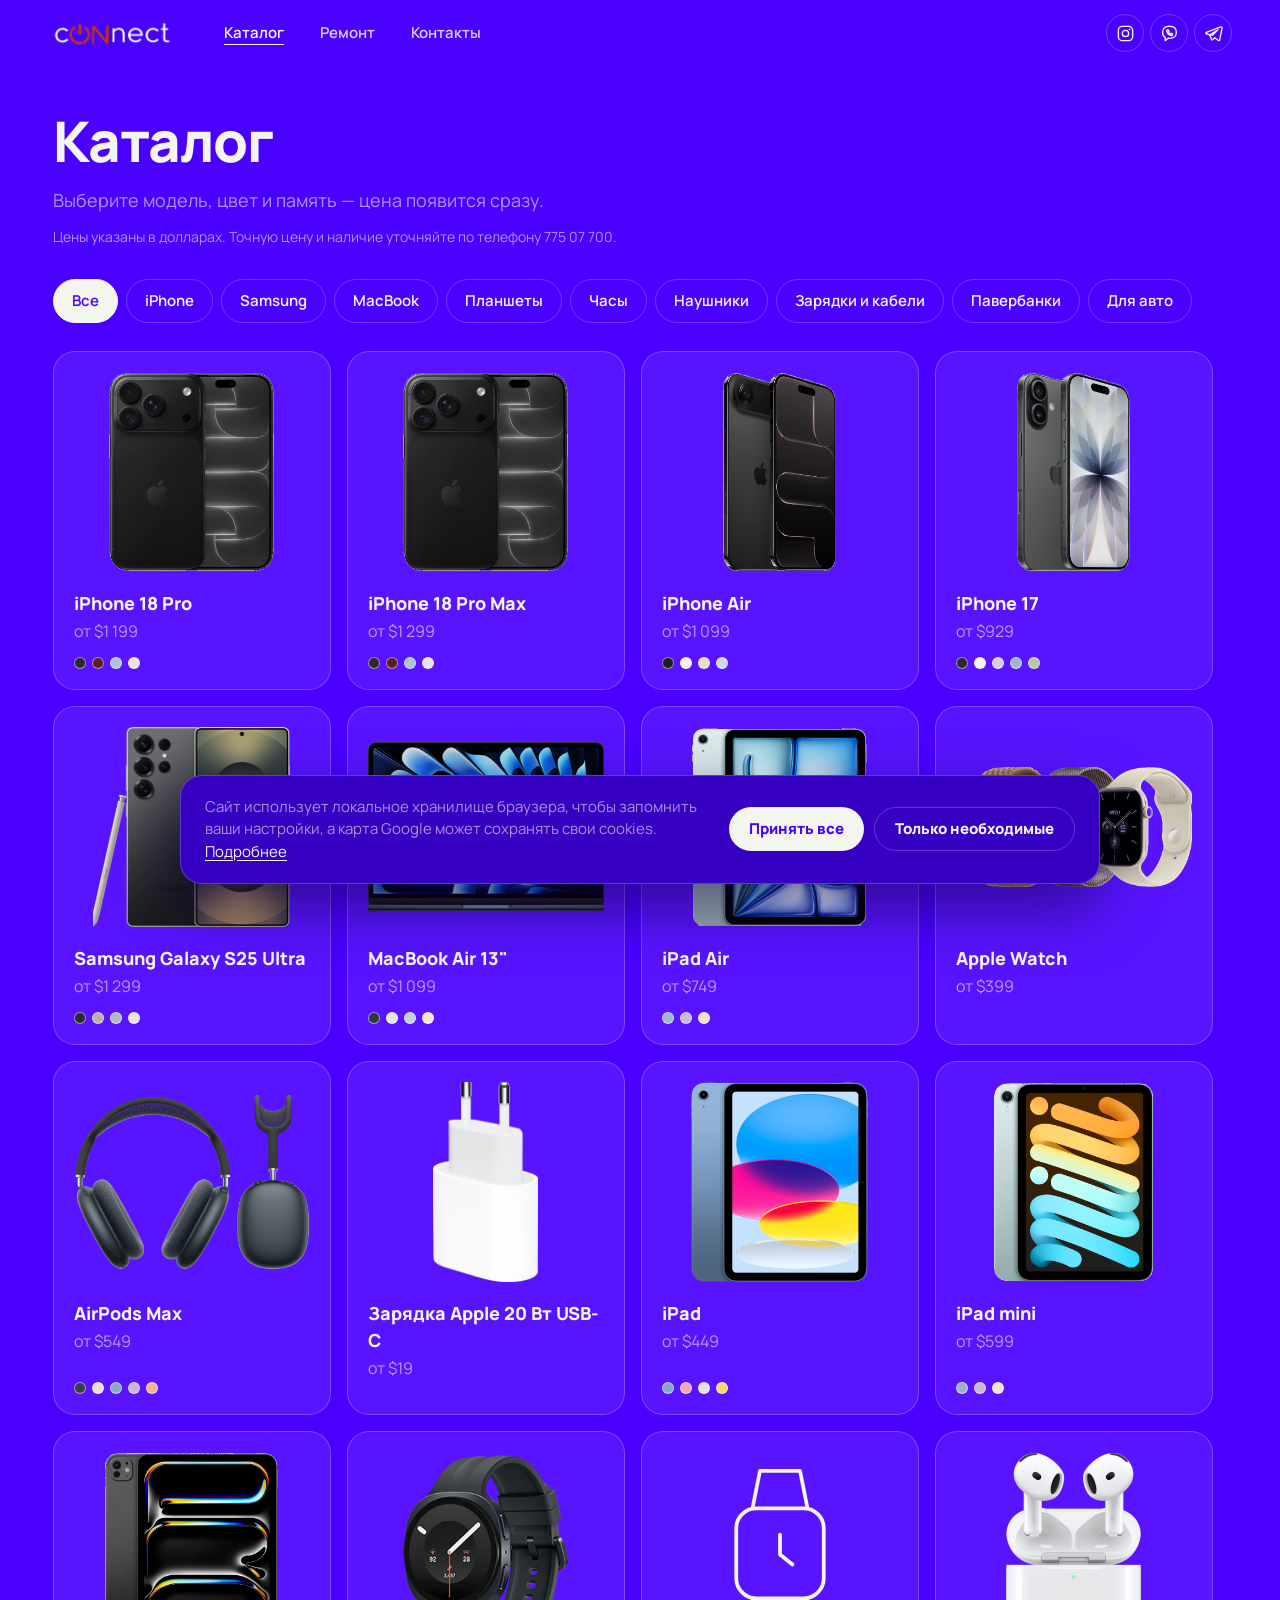
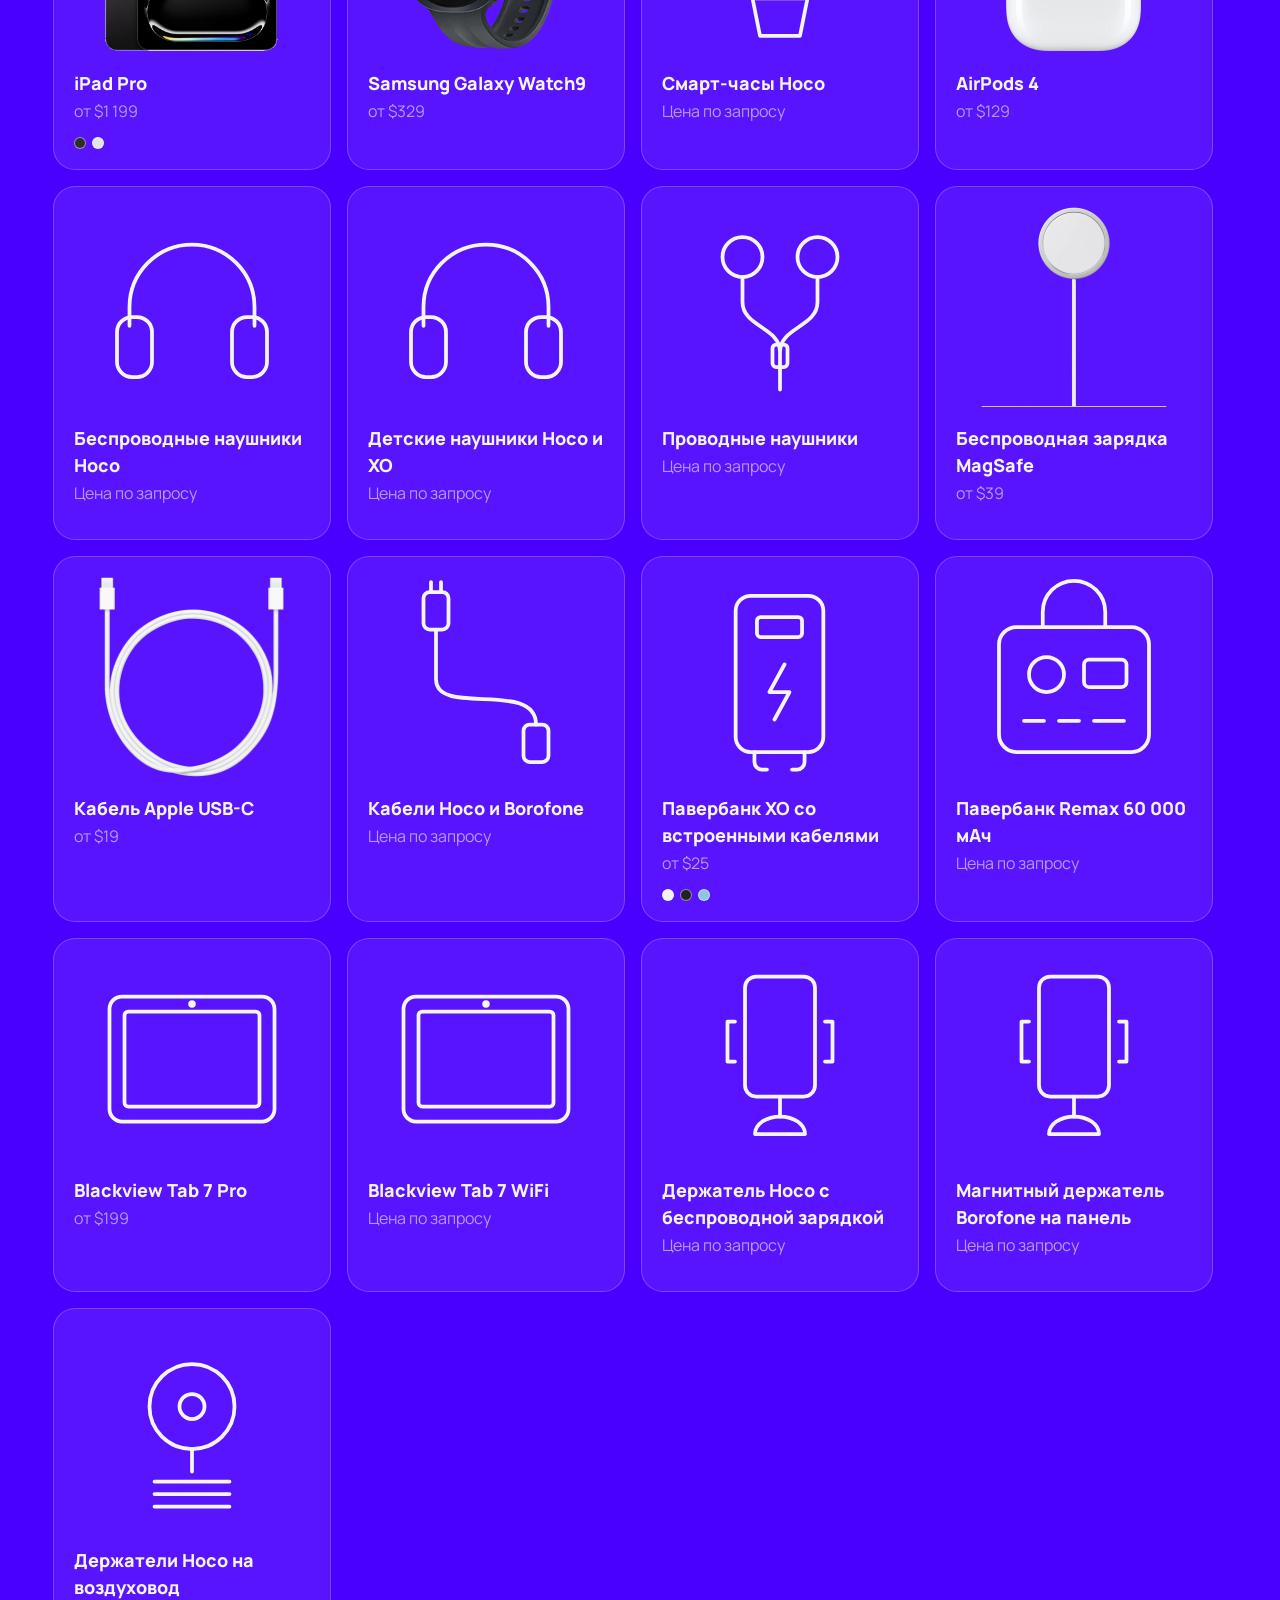
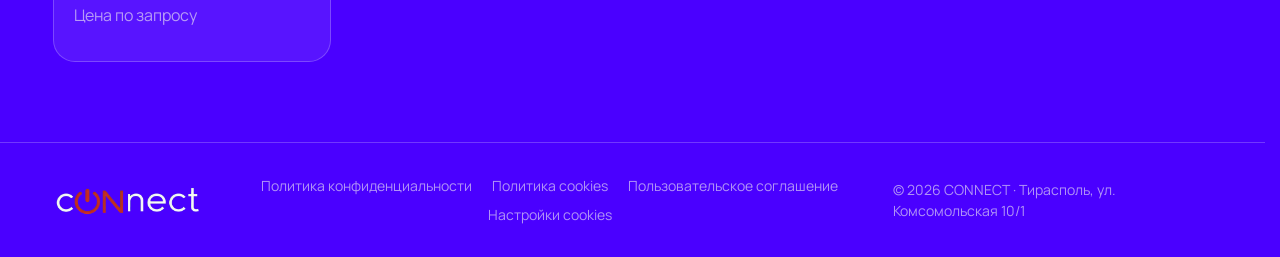
==== catalog.html @ 3ec6827f "Сайт CONNECT: главная, каталог, ремонт, правовые страницы Co-Authored-By: Claude Opus 5.5 <noreply@a" ====
<!doctype html>
<html lang="ru">
<head>
  <meta charset="utf-8">
  <meta name="viewport" content="width=device-width, initial-scale=1">
  <title>Каталог — CONNECT, Тирасполь</title>
  <meta name="description" content="iPhone, Samsung, MacBook, iPad, часы и аксессуары в Тирасполе. Выберите цвет и память — цена сразу.">
  <meta name="theme-color" content="#4A00FF">
  <link rel="preconnect" href="https://fonts.googleapis.com">
  <link rel="preconnect" href="https://fonts.gstatic.com" crossorigin>
  <link href="https://fonts.googleapis.com/css2?family=Manrope:wght@400;600;800&display=swap" rel="stylesheet">
  <link rel="stylesheet" href="css/style.css?v=7">
</head>
<body class="is-on">

  <header class="site-header">
    <a class="site-logo" href="index.html" aria-label="CONNECT — на главную"><img src="assets/logo-on.png" alt="CONNECT" width="1060" height="280"></a>
    <nav class="site-nav">
      <a href="catalog.html" aria-current="page">Каталог</a>
      <a href="repair.html">Ремонт</a>
      <a href="index.html#contacts">Контакты</a>
    </nav>
    <div class="socials">
      <a href="https://www.instagram.com/connect_md/" target="_blank" rel="noopener" aria-label="Instagram" title="Instagram">
        <svg viewBox="0 0 24 24"><rect x="3" y="3" width="18" height="18" rx="5"/><circle cx="12" cy="12" r="4"/><circle class="dot" cx="17.3" cy="6.7" r="1.1"/></svg>
      </a>
      <a href="viber://chat?number=%2B37377507700" aria-label="Viber" title="Viber">
        <svg viewBox="0 0 24 24"><path d="M12 2.8c5.3 0 8.7 2.6 8.7 7.7s-3.4 7.6-8.7 7.6c-.6 0-1.2 0-1.8-.1L6.6 21v-3.8C4.4 15.9 3.3 13.6 3.3 10.5 3.3 5.4 6.7 2.8 12 2.8z"/><path d="M9.3 7.6l1.2-.3.9 1.9-.9.8c.5 1.2 1.4 2.1 2.6 2.6l.8-.9 1.9.9-.3 1.2c-.2.5-.7.8-1.2.7-3-.4-5.4-2.8-5.8-5.8-.1-.5.2-1 .8-1.1z"/></svg>
      </a>
      <a href="https://t.me/+37377507700" target="_blank" rel="noopener" aria-label="Telegram" title="Telegram">
        <svg viewBox="0 0 24 24"><path d="M21.2 3.6L2.9 10.7c-.8.3-.8 1.4 0 1.6l4.6 1.5 1.8 5.6c.2.7 1.1.9 1.6.4l2.6-2.5 4.7 3.5c.6.4 1.4.1 1.6-.6l3-15.2c.2-.9-.7-1.6-1.6-1.4z"/><path d="M7.5 13.8l10.1-6.4-7.4 7.2"/></svg>
      </a>
    </div>
  </header>

  <main class="content catalog-page">
    <h1 class="section-title">Каталог</h1>
    <p class="section-lead">Выберите модель, цвет и память — цена появится сразу.</p>
    <p class="notice">Цены указаны в долларах. Точную цену и наличие уточняйте по телефону 775 07 700.</p>

    <div class="tabs" role="group" aria-label="Категории"></div>
    <ul class="products"></ul>
  </main>

  <!-- Карточка товара -->
  <dialog class="product" aria-labelledby="product-name">
    <button class="product__close" type="button" aria-label="Закрыть">×</button>
    <div class="product__inner">
      <div class="product__media"><img alt=""></div>
      <div>
        <h2 class="product__name" id="product-name"></h2>
        <p class="product__price"></p>
        <div class="product__options"></div>
        <dl class="specs"></dl>
        <div class="product__actions">
          <a class="btn btn--red" href="tel:+37377507700">Заказать: 775 07 700</a>
          <a class="btn btn--ghost" href="https://ig.me/m/connect_md" target="_blank" rel="noopener">Написать в Instagram</a>
        </div>
      </div>
    </div>
  </dialog>

  <footer class="site-footer">
    <img src="assets/logo-on.png" alt="CONNECT" width="160" height="42">
    <nav class="footer-links" aria-label="Правовая информация">
      <a href="privacy.html">Политика конфиденциальности</a>
      <a href="cookies.html">Политика cookies</a>
      <a href="terms.html">Пользовательское соглашение</a>
      <button class="cookie-settings" type="button">Настройки cookies</button>
    </nav>
    <p>© 2026 CONNECT · Тирасполь, ул. Комсомольская 10/1</p>
  </footer>

  <script src="js/products.js?v=7"></script>
  <script src="js/catalog.js?v=7"></script>
  <script src="js/consent.js?v=7"></script>
</body>
</html>
---- css/style.css ----
/* Цвета сняты попиксельно с логотипов, присланных Даниилом */
:root {
  --violet: #4A00FF;
  --violet-deep: #3600C2;
  --red: #C32920;
  --white: #F5F5F0;
  --white-60: rgba(245, 245, 240, .6);
  --glass: rgba(255, 255, 255, .08);
  --glass-line: rgba(255, 255, 255, .22);
  --ease-out: cubic-bezier(.16, 1, .3, 1);
}

* { box-sizing: border-box; margin: 0; padding: 0; }

/* Место под полосу прокрутки занято всегда — иначе при включении логотип сдвигается влево */
html { scroll-behavior: smooth; scrollbar-gutter: stable; background: var(--violet); }

body {
  background: var(--violet);
  color: var(--white);
  font-family: "Manrope", system-ui, sans-serif;
  line-height: 1.5;
  -webkit-font-smoothing: antialiased;
}

/* Пока сайт выключен — только первый экран, без прокрутки */
body.is-off,
body.is-switching { overflow: hidden; }
body:not(.is-on) .content,
body:not(.is-on) .tapes,
body:not(.is-on) .site-footer { display: none; }

a { color: inherit; text-decoration: none; }
button { font: inherit; color: inherit; background: none; border: 0; cursor: pointer; }
img { display: block; max-width: 100%; }

/* ---------- Шапка ---------- */
.site-header {
  position: fixed;
  inset: 0 0 auto;
  display: flex;
  align-items: center;
  gap: clamp(16px, 4vw, 48px);
  padding: 14px clamp(16px, 4vw, 48px);
  z-index: 10;
  opacity: 0;
  translate: 0 -12px;
  pointer-events: none;
  transition: opacity .6s .5s, translate .6s .5s var(--ease-out), background .3s;
}
.is-on .site-header { opacity: 1; translate: 0 0; pointer-events: auto; }
.site-header.is-scrolled { background: rgba(54, 0, 194, .85); backdrop-filter: blur(10px); }

.site-logo img { width: 128px; height: auto; }

.site-nav { display: flex; gap: clamp(16px, 3vw, 36px); font-weight: 600; font-size: 15px; }
.site-nav a { opacity: .85; transition: opacity .2s; }
.site-nav a:hover, .site-nav a[aria-current] { opacity: 1; }
.site-nav a[aria-current] { text-decoration: underline; text-underline-offset: 6px; }
/* Соцсети справа в шапке */
.socials { display: flex; gap: 6px; margin-left: auto; }
.socials a {
  display: grid;
  place-items: center;
  width: 38px;
  height: 38px;
  border-radius: 50%;
  border: 1px solid var(--glass-line);
  transition: background .2s, border-color .2s, translate .2s;
}
.socials a:hover { background: var(--white); border-color: var(--white); color: var(--violet); translate: 0 -2px; }
.socials svg { width: 19px; height: 19px; fill: none; stroke: currentColor; stroke-width: 1.7; stroke-linejoin: round; stroke-linecap: round; }
.socials .dot { fill: currentColor; stroke: none; }

/* ---------- Первый экран ---------- */
.stage {
  position: relative;
  min-height: 100vh;
  min-height: 100svh;
  display: grid;
  place-content: center;
  justify-items: center;
  grid-template-areas: "logo" "below";
  row-gap: 36px;
  padding: 96px 16px 48px;
  text-align: center;
  overflow: hidden;
}
.stage > :not(.particles) { position: relative; z-index: 1; }
.stage > .skip { position: absolute; }

/* Частицы на фоне (canvas) */
.particles {
  position: absolute;
  inset: 0;
  pointer-events: none;
}

.logo {
  grid-area: logo;
  position: relative;
  width: min(56vw, 640px);
  aspect-ratio: 1060 / 280;
}

.logo__img {
  position: absolute;
  inset: 0;
  width: 100%;
  height: 100%;
  user-select: none;
  -webkit-user-drag: none;
}
.logo__img--on { opacity: 0; }

/* Кнопка питания лежит прямо поверх значка в букве «o» */
.power {
  position: absolute;
  left: 24.7%;
  top: 53.6%;
  width: 19%;
  aspect-ratio: 1;
  translate: -50% -50%;
  border-radius: 50%;
}
.power:focus-visible { outline: 2px solid var(--white); outline-offset: 6px; }

.power__ring {
  position: absolute;
  inset: -6%;
  border-radius: 50%;
  border: 2px solid var(--white);
  opacity: 0;
  animation: breathe 2.4s ease-in-out infinite;
}
.power:hover .power__ring { animation-duration: 1.2s; }

@keyframes breathe {
  0%   { opacity: 0;   scale: .9; }
  50%  { opacity: .55; scale: 1.08; }
  100% { opacity: 0;   scale: 1.25; }
}

.hint {
  grid-area: below;
  font-size: 13px;
  font-weight: 600;
  letter-spacing: .24em;
  text-transform: uppercase;
  color: var(--white-60);
  animation: hint-in 1s .6s both;
}
@keyframes hint-in { from { opacity: 0; translate: 0 8px; } }

.skip {
  position: absolute;
  right: 24px;
  bottom: 24px;
  font-size: 13px;
  color: var(--white-60);
  padding: 8px 12px;
}
.skip:hover { color: var(--white); }

/* Лозунг под логотипом — появляется после включения */
.tagline {
  grid-area: below;
  visibility: hidden;
  opacity: 0;
  translate: 0 16px;
  transition: opacity .8s .35s, translate .8s .35s var(--ease-out), visibility 0s .35s;
}
.tagline__main {
  font-size: clamp(22px, 2.6vw, 34px);
  font-weight: 800;
  line-height: 1.2;
  letter-spacing: -.01em;
}
.tagline__sub { margin-top: 10px; font-size: 16px; color: var(--white-60); }
.tagline__actions { display: flex; justify-content: center; gap: 12px; margin-top: 28px; }

/* ---------- Включение ---------- */
.is-switching .logo__img--off { animation: off-out .5s steps(1) forwards; }
.is-switching .logo__img--on  { animation: on-flicker .7s forwards; }
.is-switching .logo { animation: press .18s ease-out; }

@keyframes press { 50% { scale: .97; } }
@keyframes off-out { to { opacity: 0; } }
@keyframes on-flicker {
  0%   { opacity: 0; }
  12%  { opacity: 1; }
  20%  { opacity: .2; }
  32%  { opacity: 1; }
  40%  { opacity: .5; }
  100% { opacity: 1; filter: drop-shadow(0 0 18px rgba(195, 41, 32, .55)); }
}

.is-on .logo__img--off,
.is-on .power,
.is-on .hint,
.is-on .skip,
.is-switching .hint,
.is-switching .skip { opacity: 0; visibility: hidden; transition: opacity .3s, visibility 0s .3s; }

.is-on .logo__img--on {
  opacity: 1;
  filter: drop-shadow(0 0 14px rgba(195, 41, 32, .35));
}
.is-on .tagline { visibility: visible; opacity: 1; translate: 0 0; transition-delay: .35s, .35s, 0s; }

/* Повторный заход: всё уже включено, без анимаций */
.intro-seen .site-header,
.intro-seen .tagline,
.intro-seen .logo__img,
.intro-seen .hint,
.intro-seen .skip { transition: none !important; animation: none !important; }
.intro-seen .hint, .intro-seen .skip, .intro-seen .power { display: none; }

/* ---------- Общие блоки ---------- */
.content {
  max-width: 1160px;
  margin: 0 auto;
  padding: 0 clamp(16px, 4vw, 40px);
}

section[id] { scroll-margin-top: 72px; }

.section-title {
  font-size: clamp(32px, 5vw, 56px);
  font-weight: 800;
  line-height: 1.05;
  letter-spacing: -.02em;
}
.section-lead {
  max-width: 620px;
  margin-top: 16px;
  font-size: 18px;
  color: var(--white-60);
}

.btn {
  display: inline-flex;
  align-items: center;
  justify-content: center;
  min-height: 48px;
  padding: 0 24px;
  border-radius: 999px;
  background: var(--white);
  color: var(--violet);
  font-weight: 800;
  transition: translate .2s, box-shadow .2s;
}
.btn:hover { translate: 0 -2px; box-shadow: 0 10px 24px rgba(20, 0, 90, .4); }
.btn--red { background: var(--red); color: var(--white); }
.btn--ghost { background: transparent; color: var(--white); border: 1px solid var(--glass-line); }

/* ---------- Бегущие ленты между первым экраном и разделами ---------- */
.tapes {
  position: relative;
  height: 180px;
  margin: -40px 0 0;
  overflow: hidden;
}
.tape {
  position: absolute;
  left: -10%;
  width: 120%;
  top: 50%;
  padding: 14px 0;
  overflow: hidden;
  white-space: nowrap;
  font-size: clamp(16px, 1.8vw, 22px);
  font-weight: 800;
  text-transform: uppercase;
  letter-spacing: .04em;
}
.tape--red { background: var(--red); color: var(--white); rotate: 3deg; translate: 0 -50%; }
.tape--white { background: var(--white); color: var(--violet); rotate: -2.5deg; translate: 0 -50%; box-shadow: 0 16px 40px rgba(20, 0, 90, .35); }

.tape__track { display: inline-flex; animation: tape 40s linear infinite; }
.tape--red .tape__track { animation-direction: reverse; animation-duration: 46s; }
.tape__track span { display: inline-flex; align-items: center; }
.tape__track span::after {
  content: "";
  width: 9px;
  height: 9px;
  margin: 0 28px;
  border-radius: 50%;
  background: currentColor;
  opacity: .5;
}
@keyframes tape { to { transform: translateX(-50%); } }

/* ---------- Два раздела: каталог и ремонт ---------- */
.doors {
  display: grid;
  grid-template-columns: 1.15fr 1fr;
  gap: 20px;
  padding: 72px 0 40px;
}

.door {
  position: relative;
  display: flex;
  flex-direction: column;
  min-height: 520px;
  padding: clamp(24px, 3vw, 40px);
  border-radius: 32px;
  overflow: hidden;
  isolation: isolate;
  transition: translate .5s var(--ease-out), box-shadow .5s;
}
.door:hover { translate: 0 -6px; box-shadow: 0 30px 60px rgba(20, 0, 90, .5); }

.door--catalog { background: var(--white); color: var(--violet-deep); }
.door--repair { background: var(--violet-deep); border: 1px solid var(--glass-line); }

.door__kicker { font-size: 14px; font-weight: 800; letter-spacing: .2em; opacity: .5; }
.door__title {
  margin-top: 8px;
  font-size: clamp(44px, 6vw, 84px);
  font-weight: 800;
  line-height: .95;
  letter-spacing: -.03em;
}
.door__text { max-width: 360px; margin-top: 16px; font-size: 17px; opacity: .75; }
.door__cta {
  display: inline-flex;
  align-items: center;
  gap: 10px;
  margin-top: 24px;
  font-weight: 800;
}
.door__cta i {
  display: grid;
  place-items: center;
  width: 40px;
  height: 40px;
  border-radius: 50%;
  font-style: normal;
  background: var(--violet);
  color: var(--white);
  transition: translate .4s var(--ease-out);
}
.door--repair .door__cta i { background: var(--red); }
.door:hover .door__cta i { translate: 6px 0; }

/* Картинки техники в карточке каталога */
.door__art { position: relative; flex: 1; min-height: 220px; margin-top: 24px; }
.art { position: absolute; object-fit: contain; transition: translate .7s var(--ease-out), rotate .7s var(--ease-out); }
.art--mac { right: -4%; bottom: 0; width: 72%; }
.art--phone { left: 4%; bottom: 0; height: 92%; rotate: -8deg; }
.art--watch { left: 44%; bottom: -4%; width: 26%; rotate: 8deg; }
.door:hover .art--mac { translate: 10px -6px; }
.door:hover .art--phone { translate: -6px -14px; rotate: -12deg; }
.door:hover .art--watch { translate: 0 -10px; rotate: 14deg; }

/* «30 мин» и чипы в карточке ремонта */
.door__art--repair { display: flex; flex-direction: column; justify-content: flex-end; }
.big-num {
  font-size: clamp(110px, 14vw, 190px);
  font-weight: 800;
  line-height: .8;
  letter-spacing: -.05em;
  color: var(--red);
  text-shadow: 0 0 40px rgba(195, 41, 32, .45);
}
.big-num small { font-size: .22em; letter-spacing: 0; margin-left: 8px; color: var(--white); text-shadow: none; }
.door__chips { list-style: none; display: flex; flex-wrap: wrap; gap: 8px; margin-top: 24px; }
.door__chips li {
  padding: 8px 14px;
  border-radius: 999px;
  border: 1px solid var(--glass-line);
  font-size: 14px;
  font-weight: 600;
  transition: background .3s, color .3s;
}
.door:hover .door__chips li { background: var(--glass); }

/* ---------- Что мы чиним ---------- */
.repair { padding: 96px 0 40px; }

.repair-list {
  list-style: none;
  display: grid;
  grid-template-columns: repeat(4, 1fr);
  gap: 16px;
  margin-top: 48px;
}
.repair-list li {
  display: flex;
  flex-direction: column;
  gap: 6px;
  padding: 24px 20px;
  border-radius: 20px;
  border: 1px solid var(--glass-line);
  transition: background .3s, border-color .3s;
}
.repair-list li:hover { background: var(--glass); border-color: rgba(255, 255, 255, .45); }
.repair-list b { font-size: 18px; font-weight: 800; }
.repair-list b::before {
  content: "";
  display: block;
  width: 10px;
  height: 10px;
  margin-bottom: 14px;
  border-radius: 50%;
  background: var(--red);
  box-shadow: 0 0 12px rgba(195, 41, 32, .8);
}
.repair-list span { font-size: 14px; color: var(--white-60); }

.repair-cta {
  display: flex;
  flex-wrap: wrap;
  align-items: center;
  gap: 12px 16px;
  margin-top: 40px;
}
.repair-cta p { flex-basis: 100%; font-size: 17px; }

/* ---------- Контакты и подвал ---------- */
.contacts { padding: 120px 0 80px; text-align: center; }
.contacts__box {
  margin-top: 32px;
  padding: 40px 24px;
  border-radius: 24px;
  background: var(--violet-deep);
}
.contacts__addr { font-size: clamp(20px, 2.4vw, 28px); font-weight: 800; }
.map {
  display: block;
  width: 100%;
  height: 420px;
  margin-top: 28px;
  border: 0;
  border-radius: 18px;
  background: var(--violet);
}

/* ---------- Страница «Ремонт» ---------- */
.repair-page { padding-top: 120px; }
.repair-hero__facts { display: flex; flex-wrap: wrap; gap: 16px; margin-top: 40px; }
.repair-hero__facts div {
  flex: 1 1 200px;
  padding: 24px;
  border-radius: 20px;
  background: var(--violet-deep);
}
.repair-hero__facts b { display: block; font-size: 36px; font-weight: 800; color: var(--white); }
.repair-hero__facts span { color: var(--white-60); }
.section-title--sm { font-size: clamp(28px, 3.6vw, 42px); }
.repair-page .repair-list { margin-top: 32px; }

.steps { padding: 72px 0 96px; }
.steps__list { list-style: none; counter-reset: step; display: grid; grid-template-columns: repeat(3, 1fr); gap: 16px; margin-top: 32px; }
.steps__list li {
  counter-increment: step;
  display: flex;
  flex-direction: column;
  gap: 6px;
  padding: 24px;
  border-radius: 20px;
  background: var(--glass);
  border: 1px solid var(--glass-line);
}
.steps__list li::before {
  content: counter(step);
  display: grid;
  place-items: center;
  width: 40px;
  height: 40px;
  margin-bottom: 10px;
  border-radius: 50%;
  background: var(--red);
  font-weight: 800;
}
.steps__list b { font-size: 18px; }
.steps__list span { color: var(--white-60); font-size: 15px; }

.site-footer {
  display: flex;
  align-items: center;
  justify-content: space-between;
  gap: 16px;
  padding: 32px clamp(16px, 4vw, 48px);
  border-top: 1px solid var(--glass-line);
  font-size: 14px;
  color: var(--white-60);
}

/* ---------- Ссылки в подвале ---------- */
.footer-links { display: flex; flex-wrap: wrap; justify-content: center; gap: 8px 20px; }
.footer-links a, .footer-links button { font-size: 14px; color: var(--white-60); transition: color .2s; }
.footer-links a:hover, .footer-links button:hover { color: var(--white); }

/* ---------- Карта до согласия ---------- */
div.map {
  display: grid;
  place-content: center;
  justify-items: center;
  gap: 16px;
  padding: 24px;
  text-align: center;
  color: var(--white-60);
}
div.map.is-loaded { display: block; padding: 0; overflow: hidden; }
div.map iframe { display: block; width: 100%; height: 100%; border: 0; }

/* ---------- Баннер cookies ---------- */
.cookie-banner {
  position: fixed;
  left: 16px;
  right: 16px;
  bottom: 16px;
  z-index: 50;
  display: flex;
  flex-wrap: wrap;
  align-items: center;
  justify-content: space-between;
  gap: 16px 24px;
  max-width: 920px;
  margin: 0 auto;
  padding: 20px 24px;
  border-radius: 22px;
  background: var(--violet-deep);
  border: 1px solid var(--glass-line);
  box-shadow: 0 24px 60px rgba(16, 0, 60, .55);
  font-size: 15px;
  opacity: 0;
  translate: 0 24px;
  visibility: hidden;
  transition: opacity .4s, translate .4s var(--ease-out), visibility 0s .4s;
}
.cookie-banner.is-visible { opacity: 1; translate: 0 0; visibility: visible; transition-delay: 0s; }
.cookie-banner p { flex: 1 1 380px; color: var(--white-60); }
.cookie-banner a { color: var(--white); text-decoration: underline; text-underline-offset: 3px; }
.cookie-banner__actions { display: flex; flex-wrap: wrap; gap: 10px; }
.cookie-banner .btn { min-height: 44px; padding: 0 20px; }

/* ---------- Юридические страницы ---------- */
.legal { max-width: 820px; padding-top: 120px; padding-bottom: 96px; }
.legal .section-title { font-size: clamp(32px, 4.5vw, 48px); }
.legal__date { margin: 12px 0 32px; font-size: 14px; color: var(--white-60); }
.legal h2 { margin: 40px 0 12px; font-size: 22px; font-weight: 800; }
.legal p, .legal li { font-size: 16px; color: rgba(245, 245, 240, .82); }
.legal p + p { margin-top: 12px; }
.legal ul { margin: 12px 0 0 20px; display: grid; gap: 6px; }
.legal a { color: var(--white); text-decoration: underline; text-underline-offset: 3px; }
.legal code { padding: 2px 6px; border-radius: 6px; background: var(--glass); font-size: 14px; }
.legal mark.todo { padding: 0 4px; border-radius: 4px; background: #FFE066; color: #2B1A00; }
.link-button { color: var(--white); text-decoration: underline; text-underline-offset: 3px; font-size: inherit; }

.legal-table { margin-top: 16px; border-top: 1px solid var(--glass-line); }
.legal-table > div {
  display: grid;
  grid-template-columns: 1fr 2fr 1fr;
  gap: 16px;
  padding: 12px 0;
  border-bottom: 1px solid var(--glass-line);
  font-size: 15px;
}
.legal-table b { font-size: 13px; color: var(--white-60); font-weight: 600; }

/* ================= Каталог ================= */
.catalog-page { padding: 112px 0 80px; }

.notice { margin-top: 12px; font-size: 14px; color: var(--white-60); }

.tabs {
  display: flex;
  gap: 8px;
  margin: 32px 0 28px;
  overflow-x: auto;
  scrollbar-width: none;
}
.tabs button {
  flex: none;
  padding: 10px 18px;
  border-radius: 999px;
  border: 1px solid var(--glass-line);
  font-size: 15px;
  font-weight: 600;
  transition: background .2s, color .2s;
}
.tabs button:hover { background: var(--glass); }
.tabs button[aria-pressed="true"] { background: var(--white); color: var(--violet); border-color: var(--white); }

.products {
  list-style: none;
  display: grid;
  grid-template-columns: repeat(auto-fill, minmax(240px, 1fr));
  gap: 16px;
}

.card {
  display: flex;
  flex-direction: column;
  width: 100%;
  height: 100%;
  padding: 20px;
  border-radius: 22px;
  background: var(--glass);
  border: 1px solid var(--glass-line);
  text-align: left;
  transition: background .3s, border-color .3s, translate .3s var(--ease-out), box-shadow .3s;
}
.card:hover,
.card:focus-visible {
  background: rgba(255, 255, 255, .14);
  border-color: rgba(255, 255, 255, .5);
  translate: 0 -4px;
  box-shadow: 0 20px 40px rgba(20, 0, 90, .45);
  outline: none;
}
.card__img {
  height: 200px;
  width: 100%;
  object-fit: contain;
  margin-bottom: 18px;
  transition: scale .5s var(--ease-out);
}
.card:hover .card__img { scale: 1.06; }
.card__name { font-size: 18px; font-weight: 800; }
.card__price { margin-top: 2px; color: var(--white-60); }
.card__dots { display: flex; gap: 6px; margin-top: auto; padding-top: 14px; }
.card__dots i {
  width: 12px;
  height: 12px;
  border-radius: 50%;
  border: 1px solid rgba(255, 255, 255, .5);
}

/* ---------- Карточка товара (всплывающее окно) ---------- */
.product {
  width: min(1040px, calc(100% - 32px));
  max-height: calc(100vh - 48px);
  margin: auto;
  padding: 0;
  border: 0;
  border-radius: 28px;
  background: var(--violet-deep);
  color: var(--white);
  overflow: auto;
}
.product::backdrop { background: rgba(16, 0, 60, .7); backdrop-filter: blur(6px); }
.product[open] { animation: pop .35s var(--ease-out); }
@keyframes pop { from { opacity: 0; scale: .96; } }

.product__inner {
  display: grid;
  grid-template-columns: 1fr 1fr;
  gap: 40px;
  padding: 40px;
}
.product__close {
  position: sticky;
  top: 16px;
  float: right;
  margin: 16px 16px -56px 0;
  width: 40px;
  height: 40px;
  border-radius: 50%;
  background: var(--glass);
  font-size: 22px;
  line-height: 1;
  z-index: 2;
}
.product__close:hover { background: rgba(255, 255, 255, .2); }

.product__media {
  display: grid;
  place-items: center;
  min-height: 360px;
  border-radius: 22px;
  background: radial-gradient(circle at 50% 45%, rgba(255, 255, 255, .16), transparent 65%);
}
.product__media img { max-height: 440px; object-fit: contain; }

.product__name { font-size: clamp(26px, 3vw, 36px); font-weight: 800; line-height: 1.1; }
.product__price { margin-top: 10px; font-size: 32px; font-weight: 800; }
.product__price small { display: block; font-size: 13px; font-weight: 400; color: var(--white-60); }

.option { margin-top: 24px; }
.option__label { font-size: 14px; color: var(--white-60); }
.option__label b { color: var(--white); font-weight: 600; }
.option__values { display: flex; flex-wrap: wrap; gap: 8px; margin-top: 10px; }

.swatch {
  width: 34px;
  height: 34px;
  border-radius: 50%;
  border: 2px solid transparent;
  box-shadow: inset 0 0 0 1px rgba(0, 0, 0, .25);
  outline: 2px solid transparent;
  outline-offset: 2px;
  transition: outline-color .2s;
}
.swatch[aria-pressed="true"] { outline-color: var(--white); }

.chip {
  min-width: 72px;
  padding: 10px 14px;
  border-radius: 12px;
  border: 1px solid var(--glass-line);
  font-weight: 600;
  transition: background .2s, color .2s;
}
.chip:hover { background: var(--glass); }
.chip[aria-pressed="true"] { background: var(--white); color: var(--violet); border-color: var(--white); }

.specs { margin-top: 28px; border-top: 1px solid var(--glass-line); }
.specs div { display: flex; justify-content: space-between; gap: 16px; padding: 10px 0; border-bottom: 1px solid var(--glass-line); font-size: 14px; }
.specs dt { color: var(--white-60); }
.specs dd { text-align: right; font-weight: 600; }

.product__actions { display: flex; flex-wrap: wrap; gap: 10px; margin-top: 28px; }

/* ---------- Планшеты ---------- */
@media (max-width: 1000px) {
  .repair-list { grid-template-columns: repeat(2, 1fr); }
}

/* ---------- Телефоны ---------- */
@media (max-width: 760px) {
  .site-header { gap: 12px; }
  .site-nav { gap: 12px; font-size: 13px; }
  .site-logo img { width: 92px; }
  .socials { gap: 4px; }
  .socials a { width: 32px; height: 32px; }
  .socials svg { width: 16px; height: 16px; }

  .tapes { height: 130px; margin-top: -20px; }
  .doors { grid-template-columns: 1fr; padding-top: 48px; }
  .door { min-height: 440px; border-radius: 26px; }
  .map { height: 300px; }
  .steps__list { grid-template-columns: 1fr; }
  .logo { width: min(86vw, 420px); }
  .tagline__main { font-size: 22px; }

  .repair, .contacts { padding-top: 72px; }
  .repair-list { grid-template-columns: 1fr; }
  .site-footer { flex-direction: column; text-align: center; }
  .legal-table > div { grid-template-columns: 1fr; gap: 4px; }
  .legal-table > div:first-child { display: none; }
  .cookie-banner { left: 8px; right: 8px; bottom: 8px; padding: 16px; }
  .cookie-banner__actions, .cookie-banner .btn { width: 100%; }

  .products { grid-template-columns: 1fr 1fr; gap: 10px; }
  .card { padding: 14px; }
  .card__img { height: 140px; }
  .card__name { font-size: 15px; }

  .product { width: 100%; max-height: 100svh; height: 100svh; border-radius: 0; }
  .product__inner { grid-template-columns: 1fr; gap: 20px; padding: 24px 16px 32px; }
  .product__media { min-height: 260px; }
  .product__media img { max-height: 280px; }
}

/* Для тех, кто отключил анимации в системе */
@media (prefers-reduced-motion: reduce) {
  *, *::before, *::after { animation-duration: .01ms !important; animation-iteration-count: 1 !important; transition-duration: .01ms !important; transition-delay: 0s !important; }
  html { scroll-behavior: auto; }
}
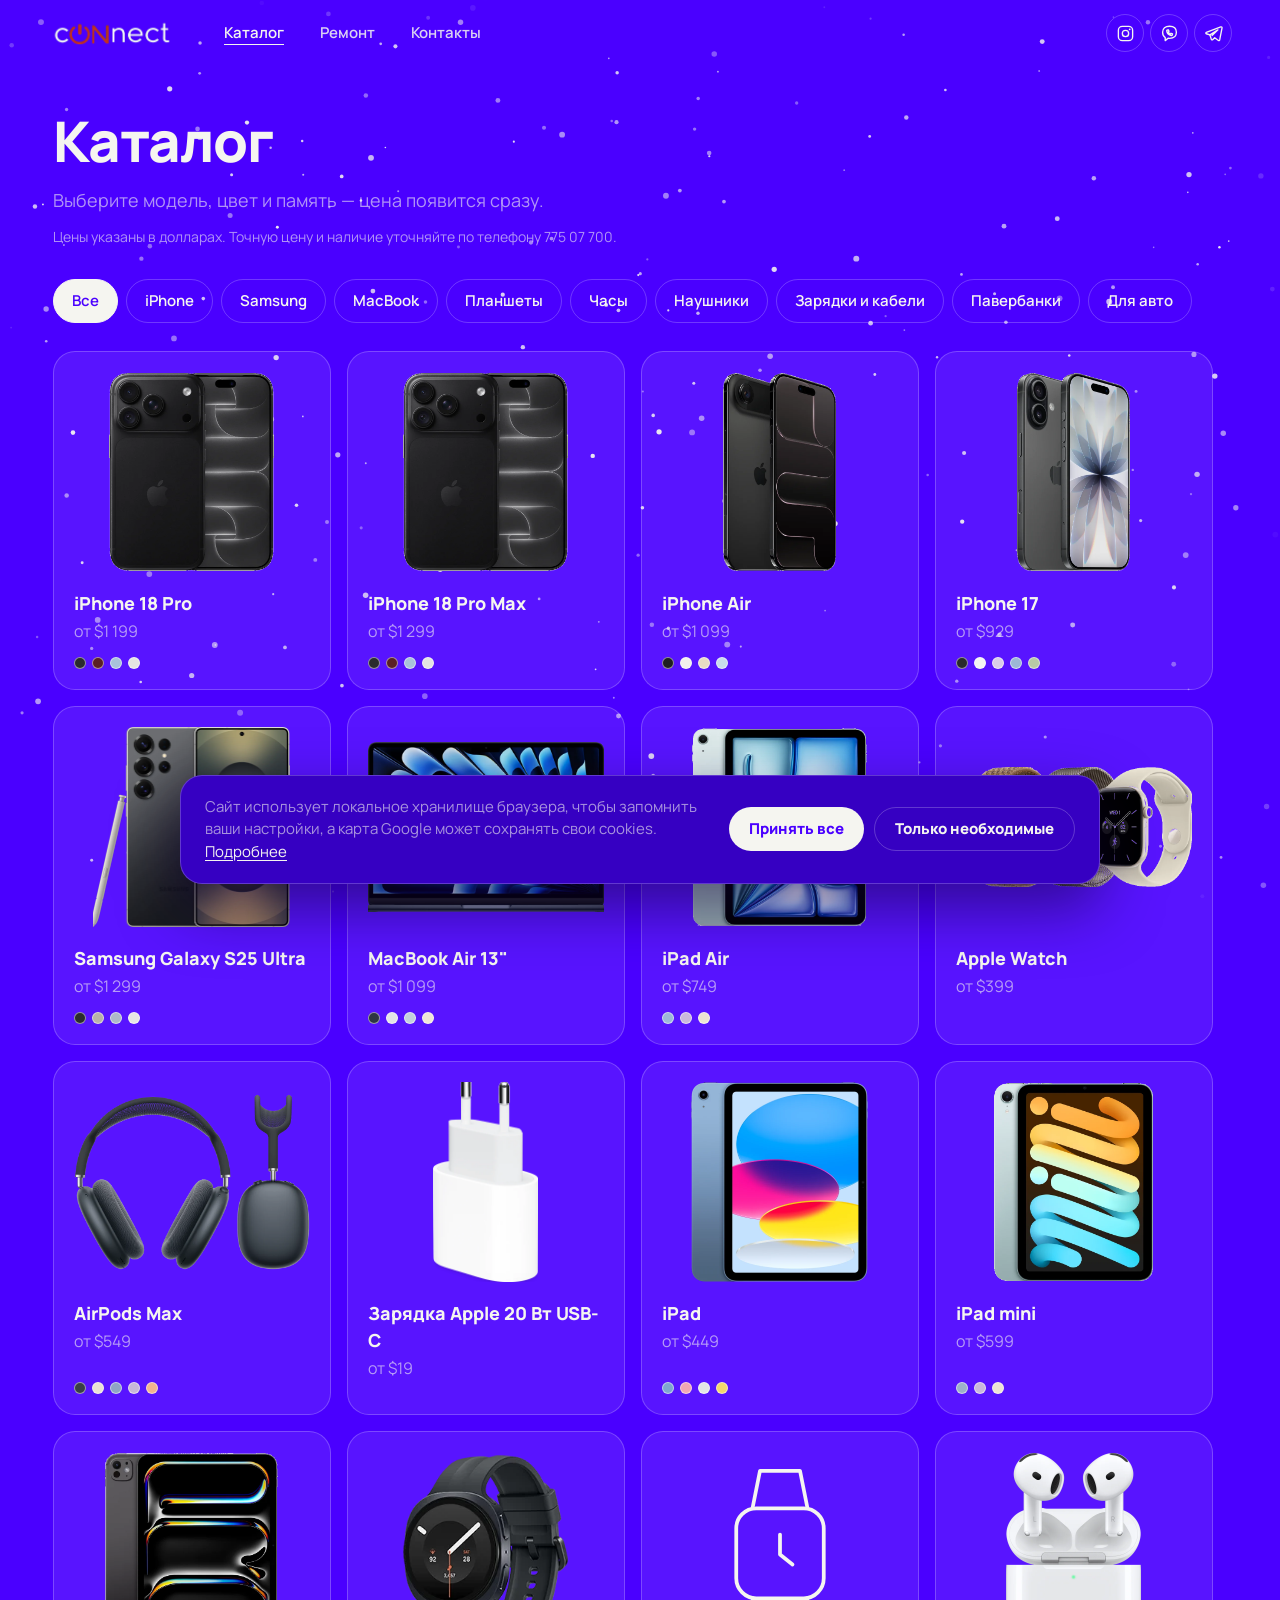
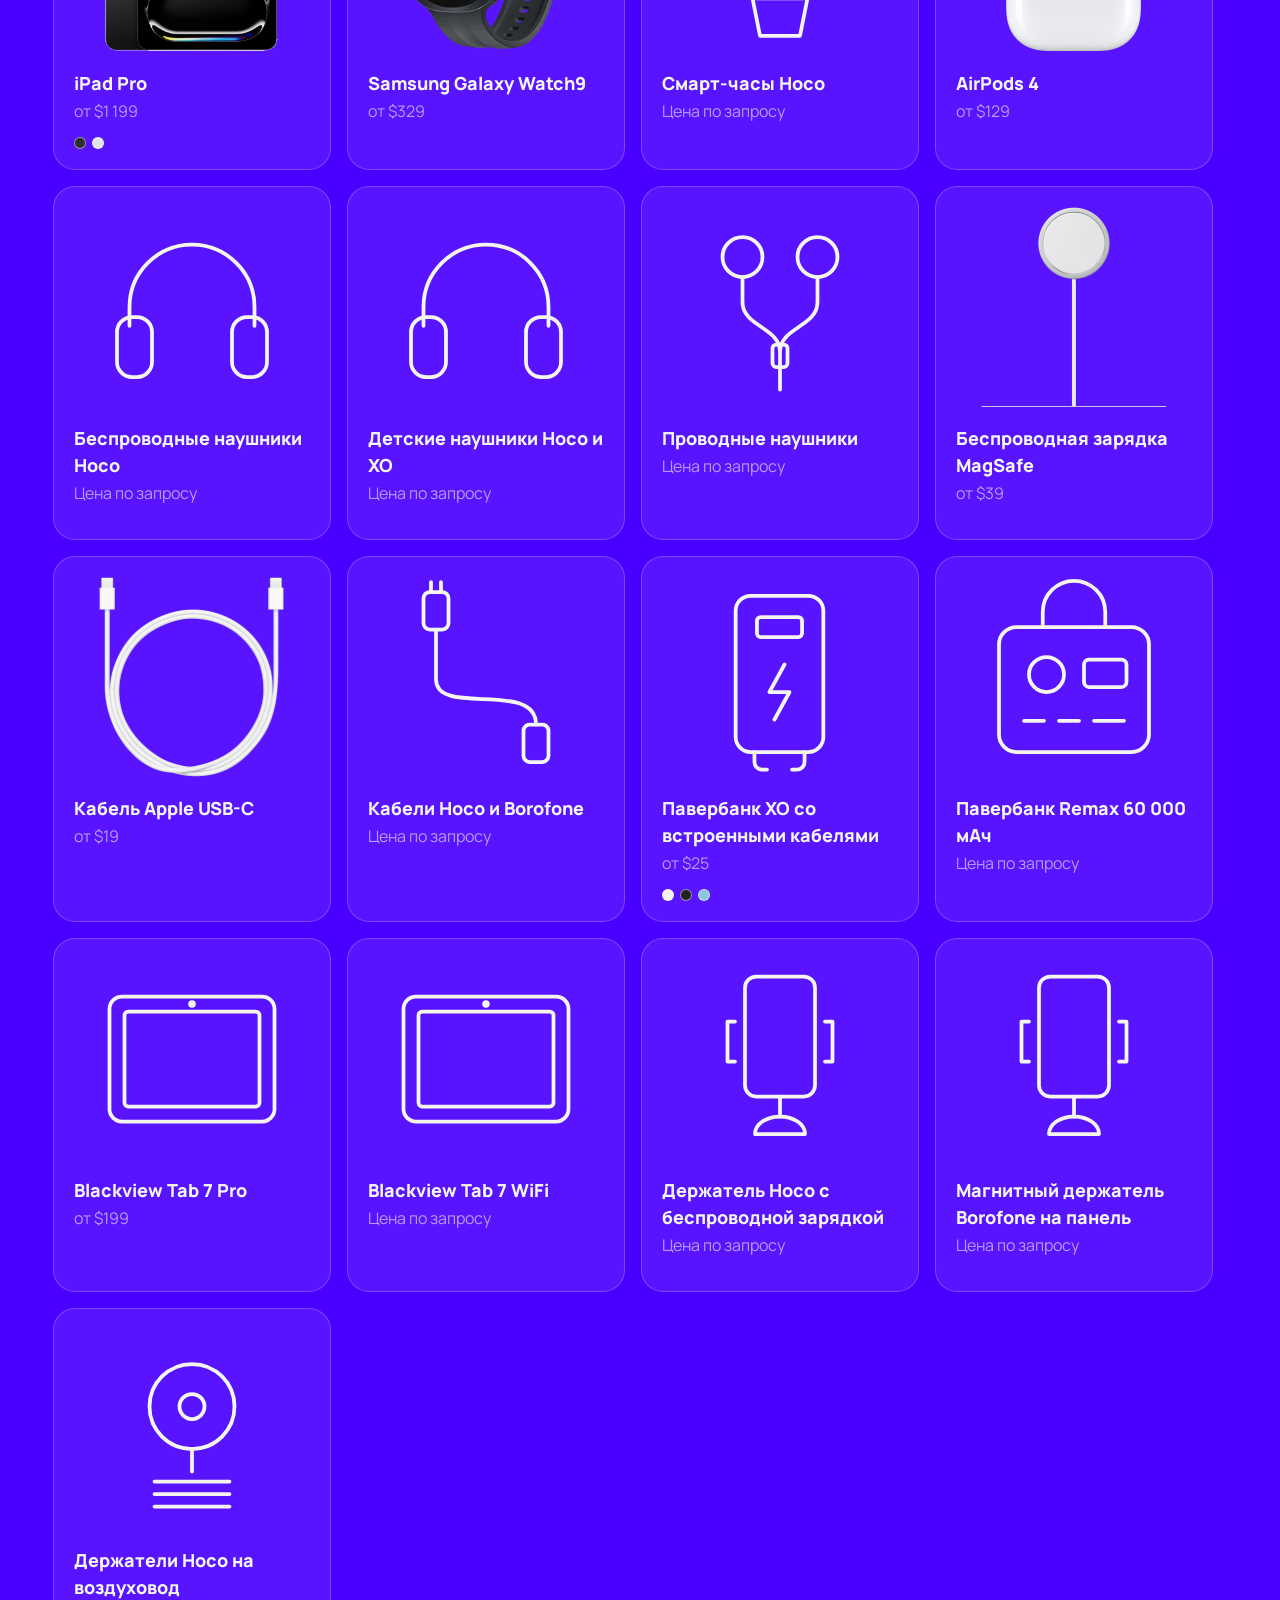
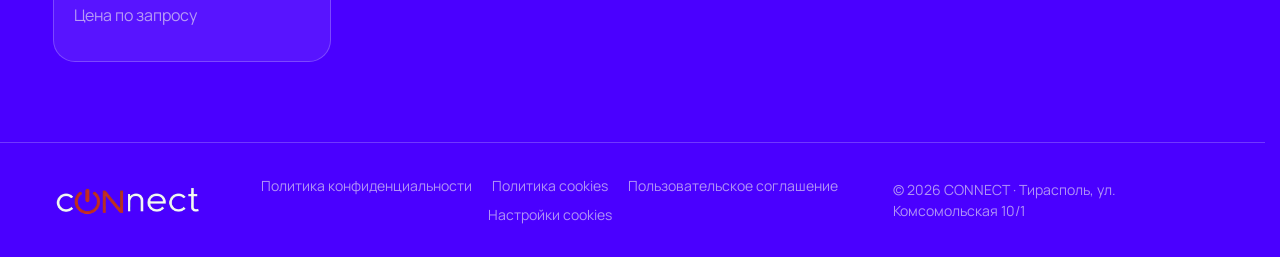
==== commit b9189011: "Частицы фоном на всех страницах (проба) Co-Authored-By: Claude Opus 5.5 <noreply@anthropic.com>" ====
--- a/catalog.html
+++ b/catalog.html
@@ -9,7 +9,7 @@
   <link rel="preconnect" href="https://fonts.googleapis.com">
   <link rel="preconnect" href="https://fonts.gstatic.com" crossorigin>
   <link href="https://fonts.googleapis.com/css2?family=Manrope:wght@400;600;800&display=swap" rel="stylesheet">
-  <link rel="stylesheet" href="css/style.css?v=7">
+  <link rel="stylesheet" href="css/style.css?v=9">
 </head>
 <body class="is-on">
 
@@ -71,8 +71,9 @@
     <p>© 2026 CONNECT · Тирасполь, ул. Комсомольская 10/1</p>
   </footer>
 
-  <script src="js/products.js?v=7"></script>
-  <script src="js/catalog.js?v=7"></script>
-  <script src="js/consent.js?v=7"></script>
+  <script src="js/products.js?v=9"></script>
+  <script src="js/catalog.js?v=9"></script>
+  <script src="js/particles.js?v=9"></script>
+  <script src="js/consent.js?v=9"></script>
 </body>
 </html>
--- a/css/style.css
+++ b/css/style.css
@@ -16,7 +16,7 @@
 html { scroll-behavior: smooth; scrollbar-gutter: stable; background: var(--violet); }
 
 body {
-  background: var(--violet);
+  /* фон задан у html — иначе фон body перекрыл бы частицы */
   color: var(--white);
   font-family: "Manrope", system-ui, sans-serif;
   line-height: 1.5;
@@ -89,10 +89,11 @@
 .stage > :not(.particles) { position: relative; z-index: 1; }
 .stage > .skip { position: absolute; }
 
-/* Частицы на фоне (canvas) */
+/* Частицы на фоне всего сайта (canvas создаёт js/particles.js) */
 .particles {
-  position: absolute;
+  position: fixed;
   inset: 0;
+  z-index: -1;
   pointer-events: none;
 }
 
@@ -428,6 +429,12 @@
   background: var(--violet-deep);
 }
 .contacts__addr { font-size: clamp(20px, 2.4vw, 28px); font-weight: 800; }
+.contacts__reach { display: flex; flex-wrap: wrap; align-items: center; justify-content: center; gap: 16px 24px; margin-top: 18px; }
+.contacts__phone { font-size: clamp(22px, 2.6vw, 30px); font-weight: 800; letter-spacing: .02em; transition: color .2s; }
+.contacts__phone:hover { color: #fff; text-decoration: underline; text-underline-offset: 5px; }
+.socials--big { margin-left: 0; gap: 10px; }
+.socials--big a { width: 48px; height: 48px; }
+.socials--big svg { width: 22px; height: 22px; }
 .map {
   display: block;
   width: 100%;
@@ -729,6 +736,8 @@
   .socials { gap: 4px; }
   .socials a { width: 32px; height: 32px; }
   .socials svg { width: 16px; height: 16px; }
+  .socials--big a { width: 44px; height: 44px; }
+  .socials--big svg { width: 20px; height: 20px; }
 
   .tapes { height: 130px; margin-top: -20px; }
   .doors { grid-template-columns: 1fr; padding-top: 48px; }
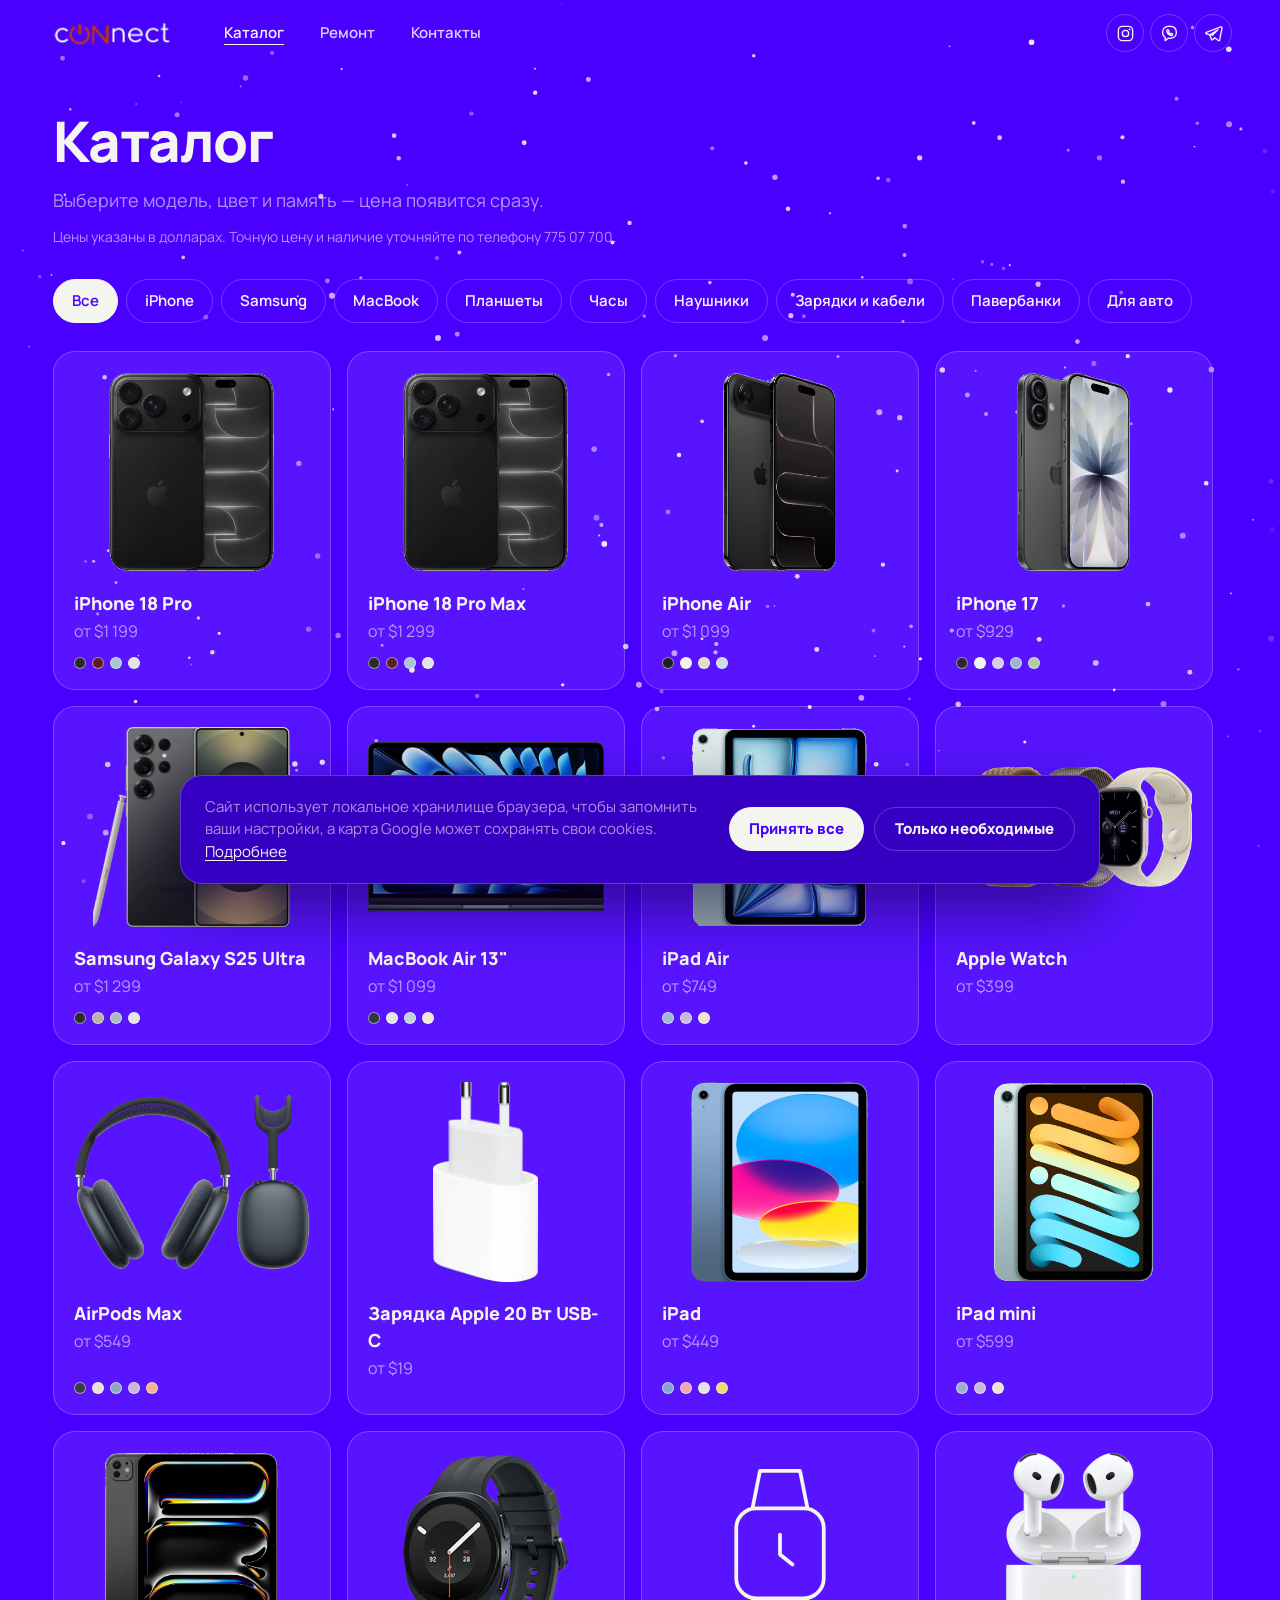
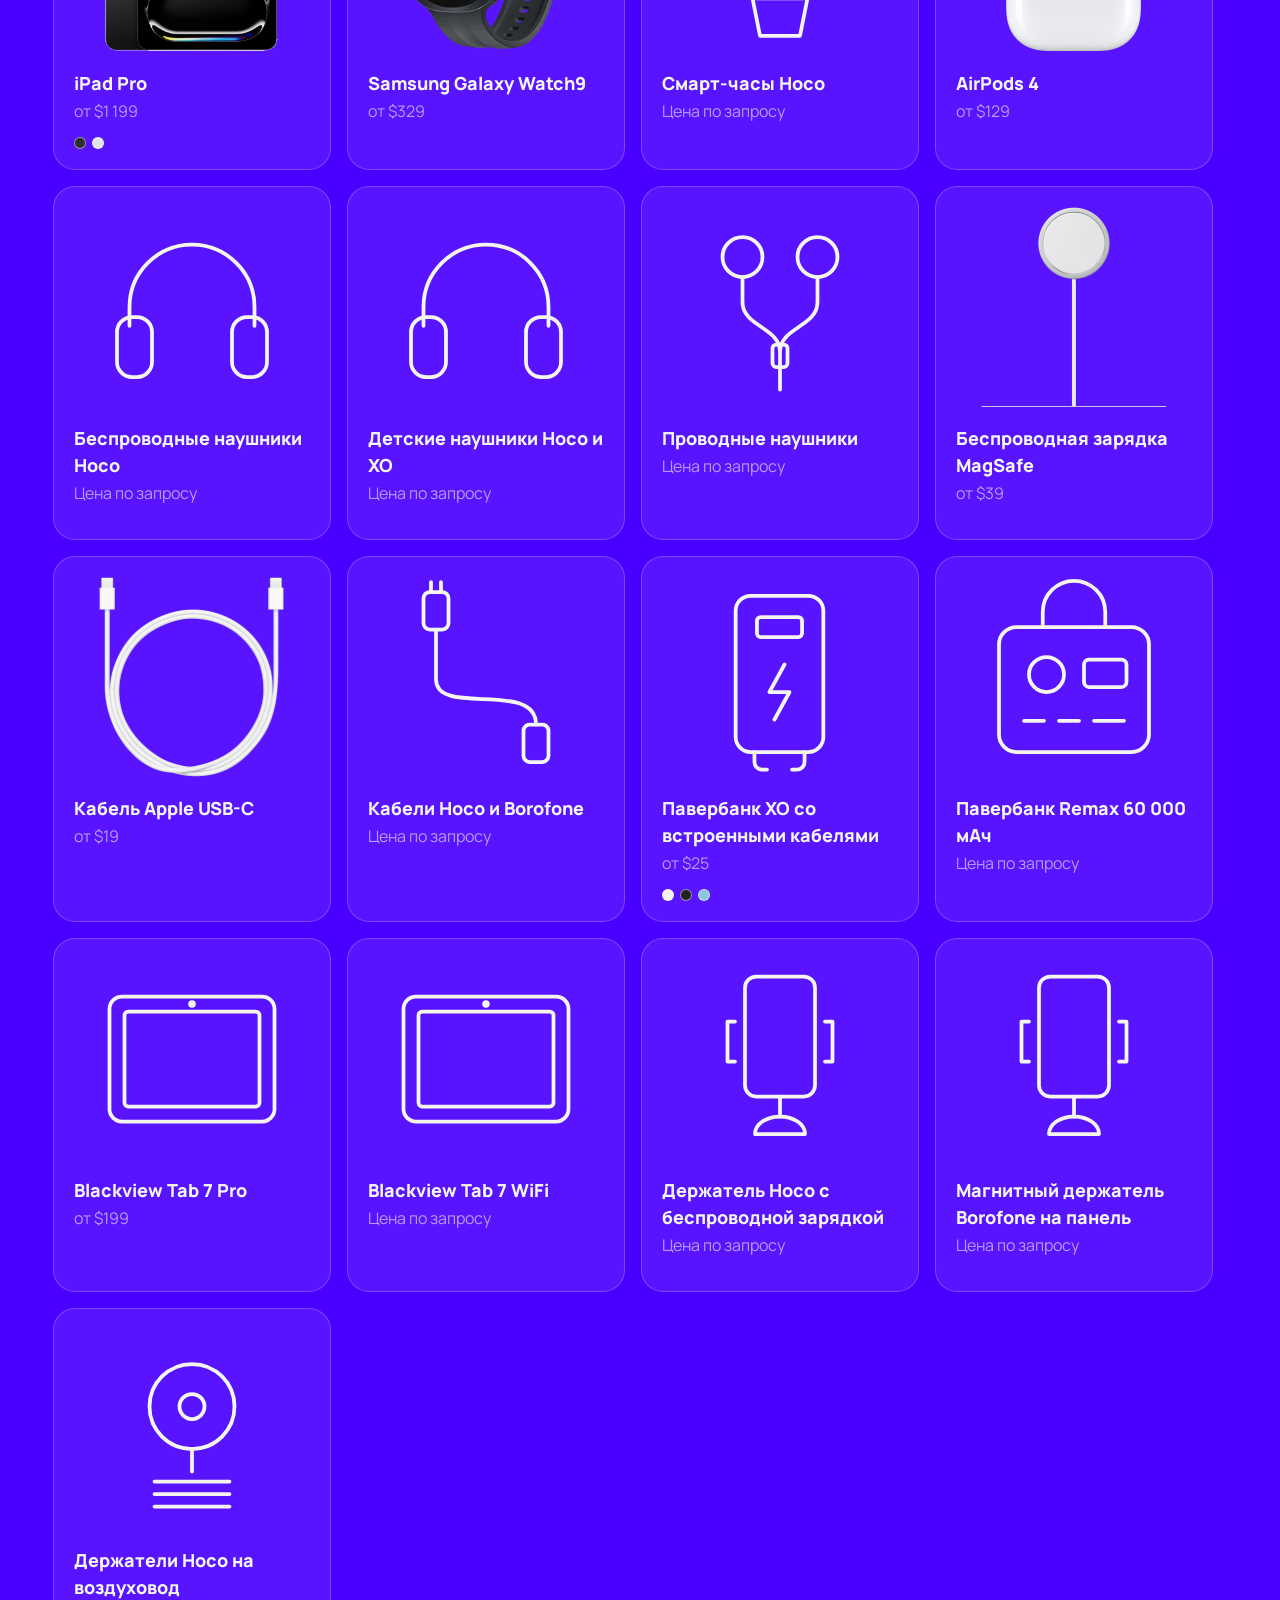
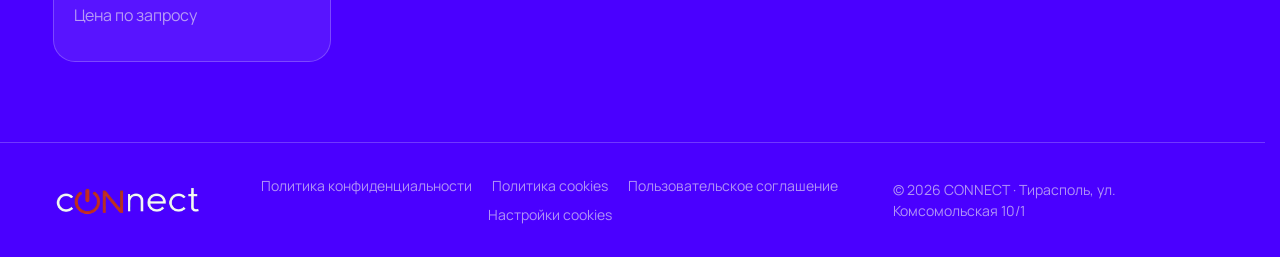
==== commit 4429c736: "Плавное появление сайта после нажатия кнопки питания Co-Authored-By: Claude Opus 5.5 <noreply@anthro" ====
--- a/catalog.html
+++ b/catalog.html
@@ -9,7 +9,7 @@
   <link rel="preconnect" href="https://fonts.googleapis.com">
   <link rel="preconnect" href="https://fonts.gstatic.com" crossorigin>
   <link href="https://fonts.googleapis.com/css2?family=Manrope:wght@400;600;800&display=swap" rel="stylesheet">
-  <link rel="stylesheet" href="css/style.css?v=9">
+  <link rel="stylesheet" href="css/style.css?v=11">
 </head>
 <body class="is-on">
 
@@ -71,9 +71,9 @@
     <p>© 2026 CONNECT · Тирасполь, ул. Комсомольская 10/1</p>
   </footer>
 
-  <script src="js/products.js?v=9"></script>
-  <script src="js/catalog.js?v=9"></script>
-  <script src="js/particles.js?v=9"></script>
-  <script src="js/consent.js?v=9"></script>
+  <script src="js/products.js?v=11"></script>
+  <script src="js/catalog.js?v=11"></script>
+  <script src="js/particles.js?v=11"></script>
+  <script src="js/consent.js?v=11"></script>
 </body>
 </html>
--- a/css/style.css
+++ b/css/style.css
@@ -209,6 +209,25 @@
 }
 .is-on .tagline { visibility: visible; opacity: 1; translate: 0 0; transition-delay: .35s, .35s, 0s; }
 
+/* Плавное появление после нажатия кнопки питания.
+   Задержки отсчитываются от момента, когда сайт включился (класс is-on). */
+.particles { transition: opacity 1.6s ease; }
+.is-off .particles,
+.is-switching .particles { opacity: .35; }
+
+.powering-on.is-on .tagline { transition: none; visibility: visible; opacity: 1; translate: 0 0; }
+.powering-on.is-on .tagline > * { animation: rise-in 1s var(--ease-out) both; }
+.powering-on.is-on .tagline__main { animation-delay: .1s; }
+.powering-on.is-on .tagline__sub { animation-delay: .3s; }
+.powering-on.is-on .tagline__actions { animation-delay: .5s; }
+.powering-on.is-on .site-header { transition: opacity 1s .8s, translate 1s .8s var(--ease-out), background .3s; }
+.powering-on.is-on .tapes,
+.powering-on.is-on .content,
+.powering-on.is-on .site-footer { animation: fade-up 1.2s 1s var(--ease-out) both; }
+
+@keyframes rise-in { from { opacity: 0; translate: 0 18px; filter: blur(6px); } }
+@keyframes fade-up { from { opacity: 0; translate: 0 40px; } }
+
 /* Повторный заход: всё уже включено, без анимаций */
 .intro-seen .site-header,
 .intro-seen .tagline,
@@ -216,6 +235,7 @@
 .intro-seen .hint,
 .intro-seen .skip { transition: none !important; animation: none !important; }
 .intro-seen .hint, .intro-seen .skip, .intro-seen .power { display: none; }
+.intro-seen .particles { transition: none; }
 
 /* ---------- Общие блоки ---------- */
 .content {
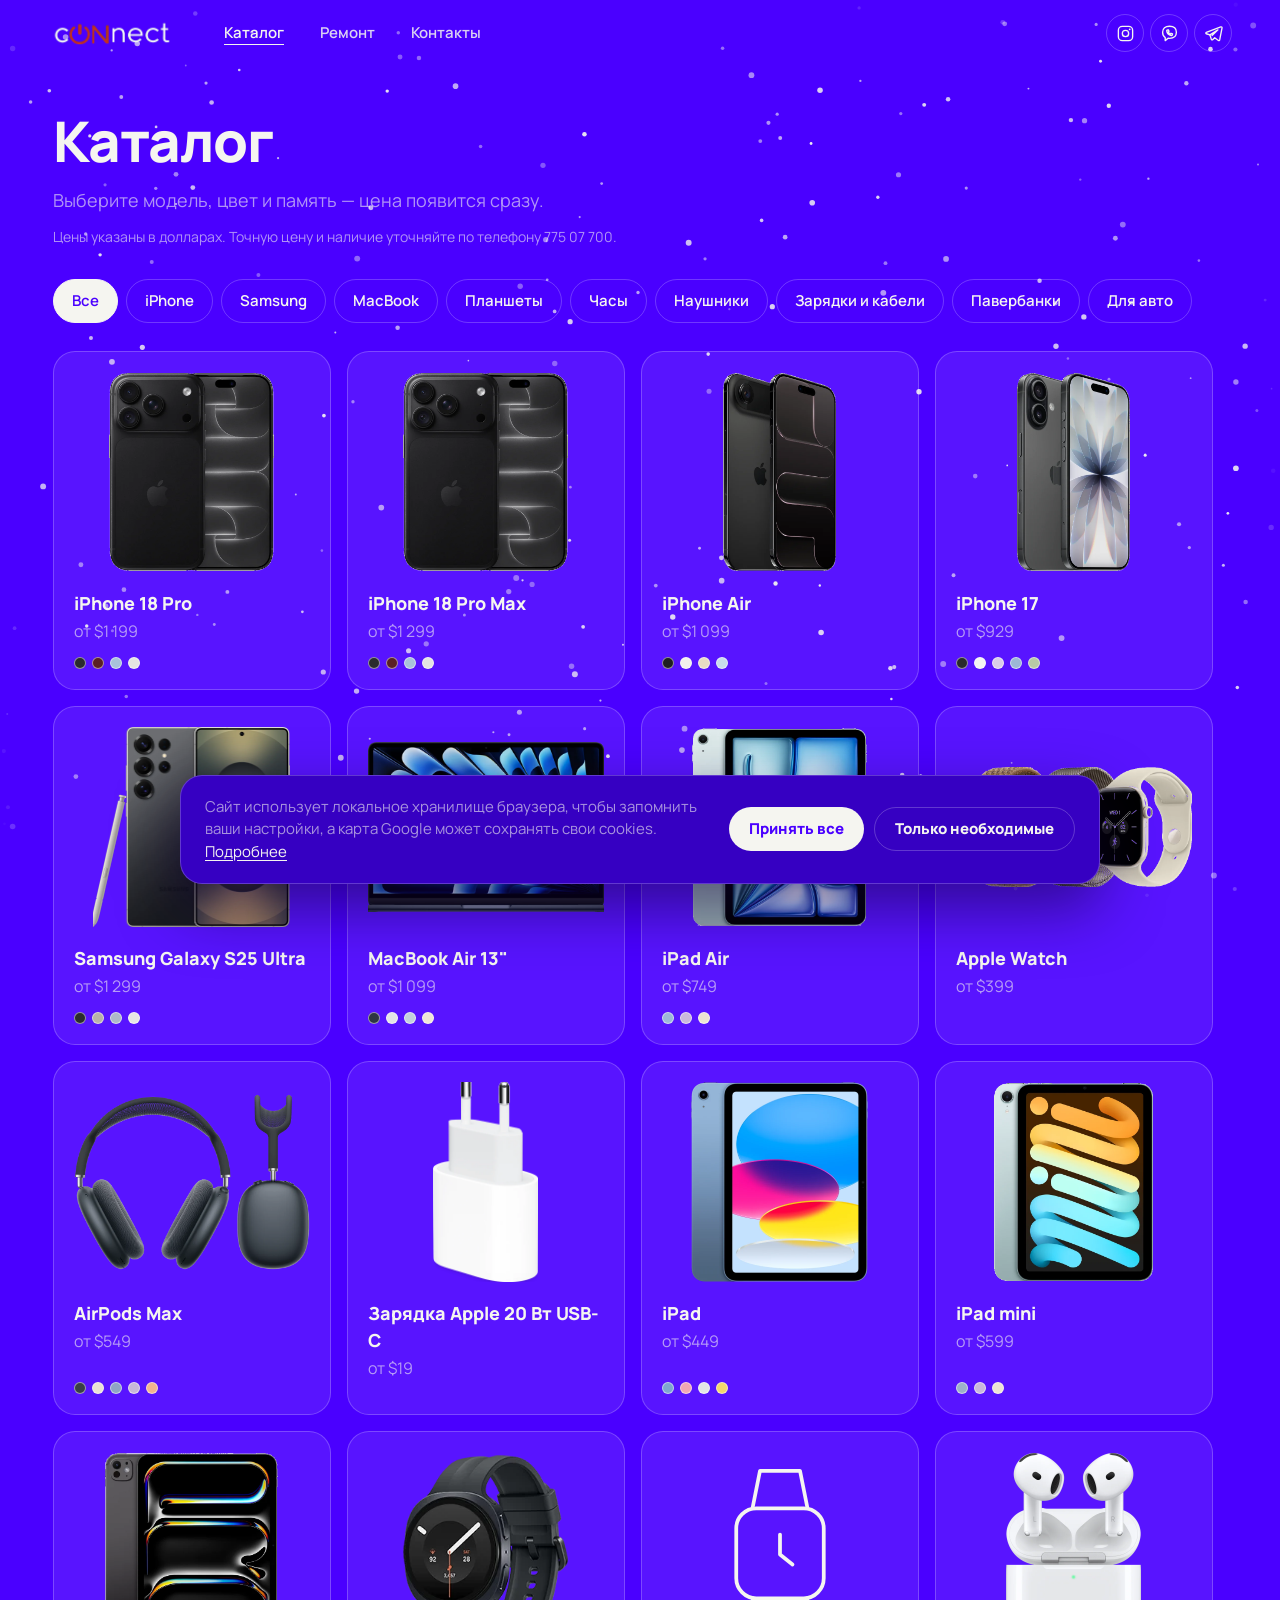
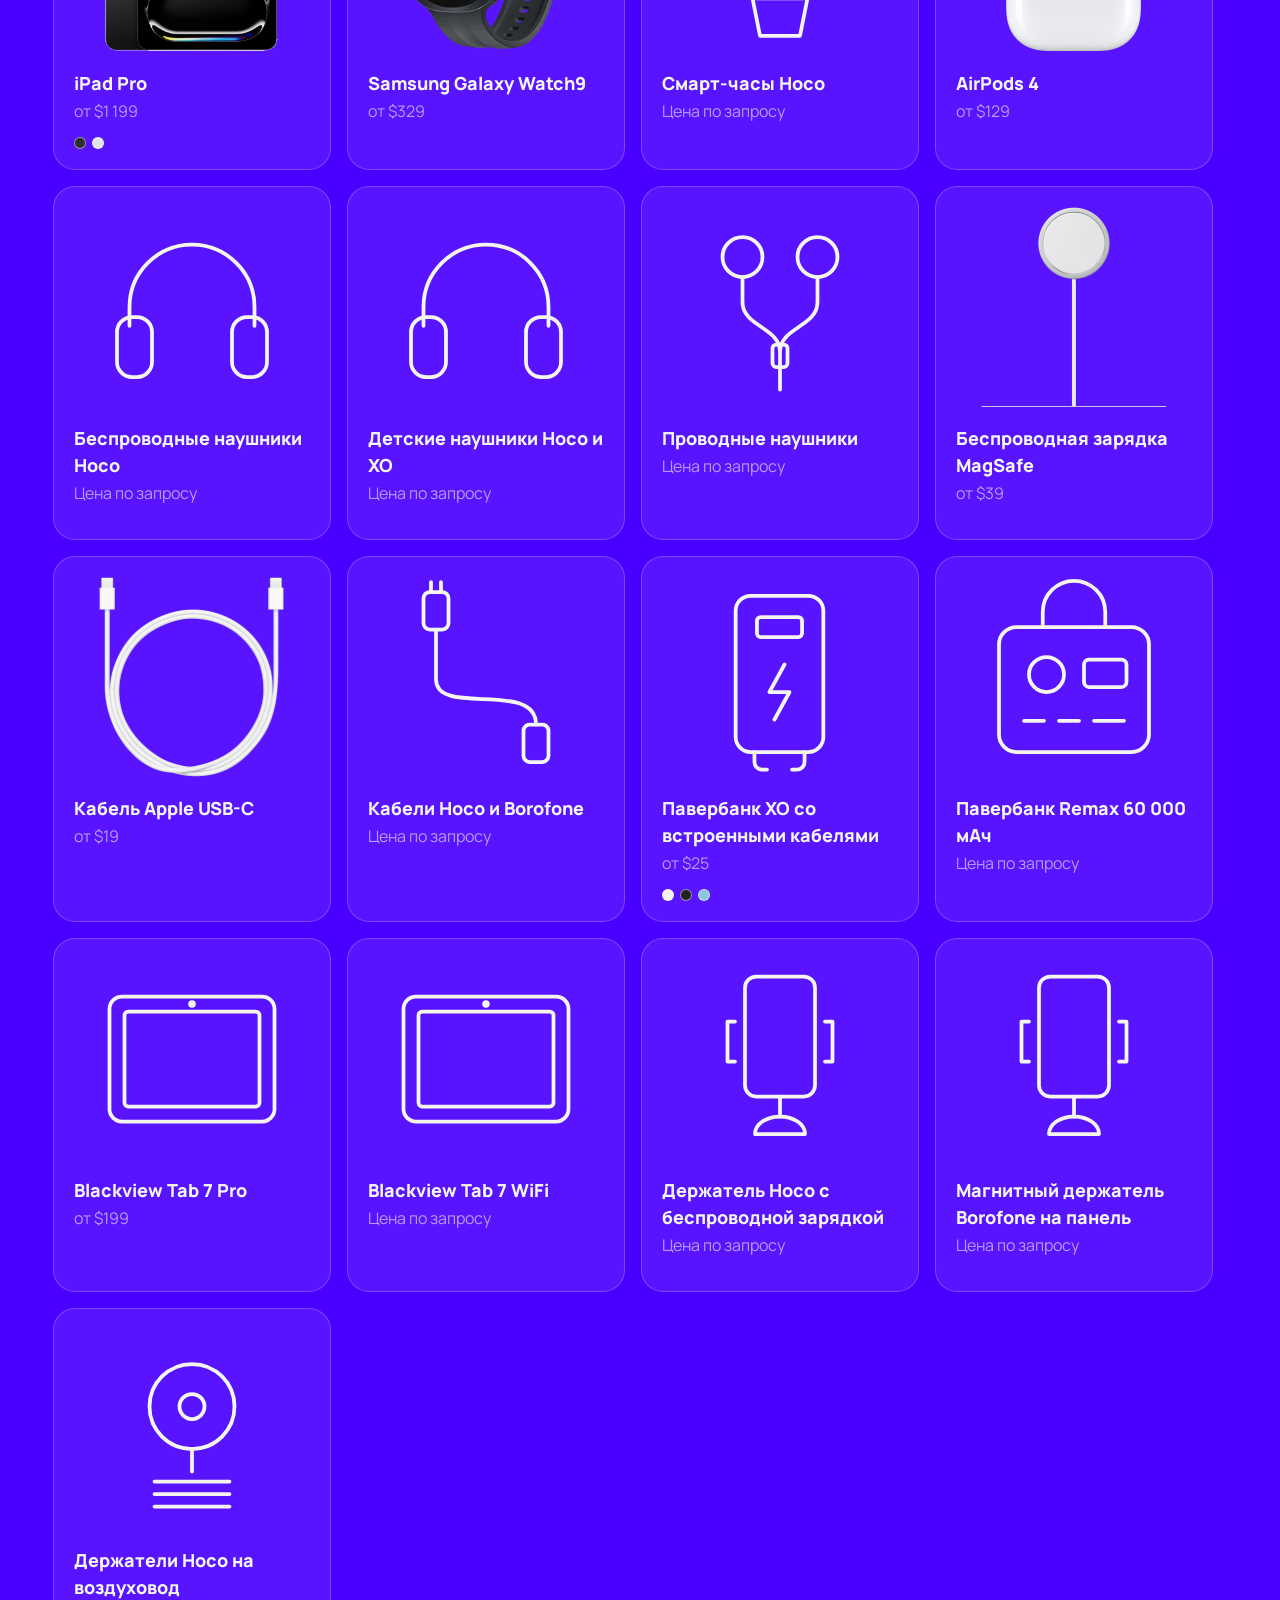
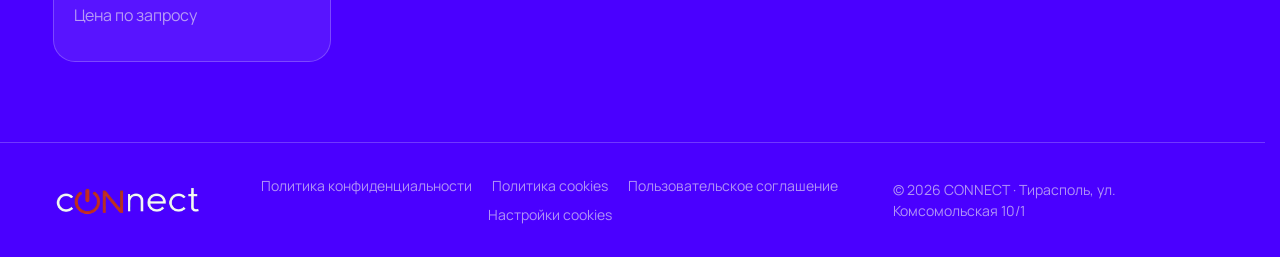
==== commit d00a5acb: "Появление после включения: всё одновременно и плавно Co-Authored-By: Claude Opus 5.5 <noreply@anthro" ====
--- a/catalog.html
+++ b/catalog.html
@@ -9,7 +9,7 @@
   <link rel="preconnect" href="https://fonts.googleapis.com">
   <link rel="preconnect" href="https://fonts.gstatic.com" crossorigin>
   <link href="https://fonts.googleapis.com/css2?family=Manrope:wght@400;600;800&display=swap" rel="stylesheet">
-  <link rel="stylesheet" href="css/style.css?v=11">
+  <link rel="stylesheet" href="css/style.css?v=12">
 </head>
 <body class="is-on">
 
@@ -71,9 +71,9 @@
     <p>© 2026 CONNECT · Тирасполь, ул. Комсомольская 10/1</p>
   </footer>
 
-  <script src="js/products.js?v=11"></script>
-  <script src="js/catalog.js?v=11"></script>
-  <script src="js/particles.js?v=11"></script>
-  <script src="js/consent.js?v=11"></script>
+  <script src="js/products.js?v=12"></script>
+  <script src="js/catalog.js?v=12"></script>
+  <script src="js/particles.js?v=12"></script>
+  <script src="js/consent.js?v=12"></script>
 </body>
 </html>
--- a/css/style.css
+++ b/css/style.css
@@ -209,24 +209,19 @@
 }
 .is-on .tagline { visibility: visible; opacity: 1; translate: 0 0; transition-delay: .35s, .35s, 0s; }
 
-/* Плавное появление после нажатия кнопки питания.
-   Задержки отсчитываются от момента, когда сайт включился (класс is-on). */
-.particles { transition: opacity 1.6s ease; }
+/* Плавное появление после нажатия кнопки питания:
+   всё остальное проявляется одновременно и медленно, без этапов. */
+.particles { transition: opacity 2.2s ease; }
 .is-off .particles,
 .is-switching .particles { opacity: .35; }
 
-.powering-on.is-on .tagline { transition: none; visibility: visible; opacity: 1; translate: 0 0; }
-.powering-on.is-on .tagline > * { animation: rise-in 1s var(--ease-out) both; }
-.powering-on.is-on .tagline__main { animation-delay: .1s; }
-.powering-on.is-on .tagline__sub { animation-delay: .3s; }
-.powering-on.is-on .tagline__actions { animation-delay: .5s; }
-.powering-on.is-on .site-header { transition: opacity 1s .8s, translate 1s .8s var(--ease-out), background .3s; }
+.powering-on.is-on .tagline { transition: none; visibility: visible; opacity: 1; translate: 0 0; animation: fade-in 2.2s ease both; }
+.powering-on.is-on .site-header { translate: 0 0; transition: opacity 2.2s ease, background .3s; }
 .powering-on.is-on .tapes,
 .powering-on.is-on .content,
-.powering-on.is-on .site-footer { animation: fade-up 1.2s 1s var(--ease-out) both; }
-
-@keyframes rise-in { from { opacity: 0; translate: 0 18px; filter: blur(6px); } }
-@keyframes fade-up { from { opacity: 0; translate: 0 40px; } }
+.powering-on.is-on .site-footer { animation: fade-in 2.2s ease both; }
+
+@keyframes fade-in { from { opacity: 0; } }
 
 /* Повторный заход: всё уже включено, без анимаций */
 .intro-seen .site-header,
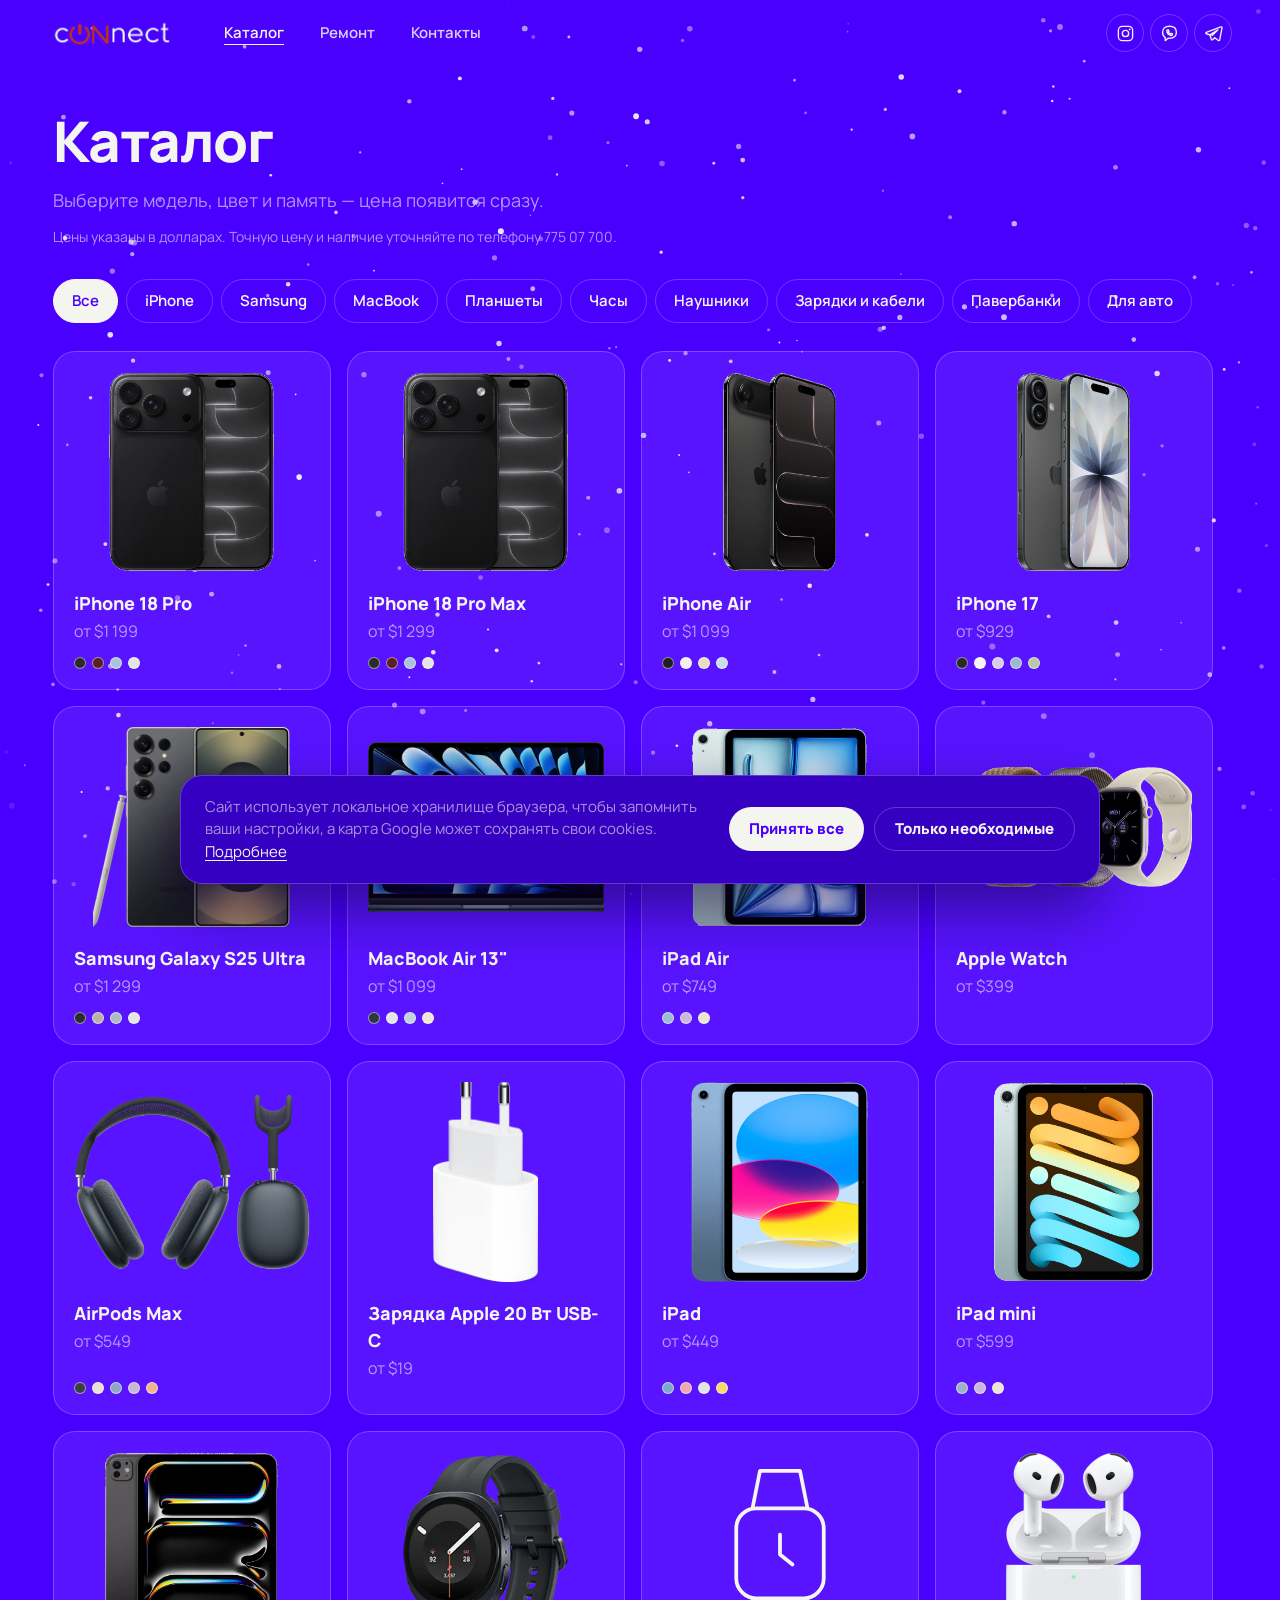
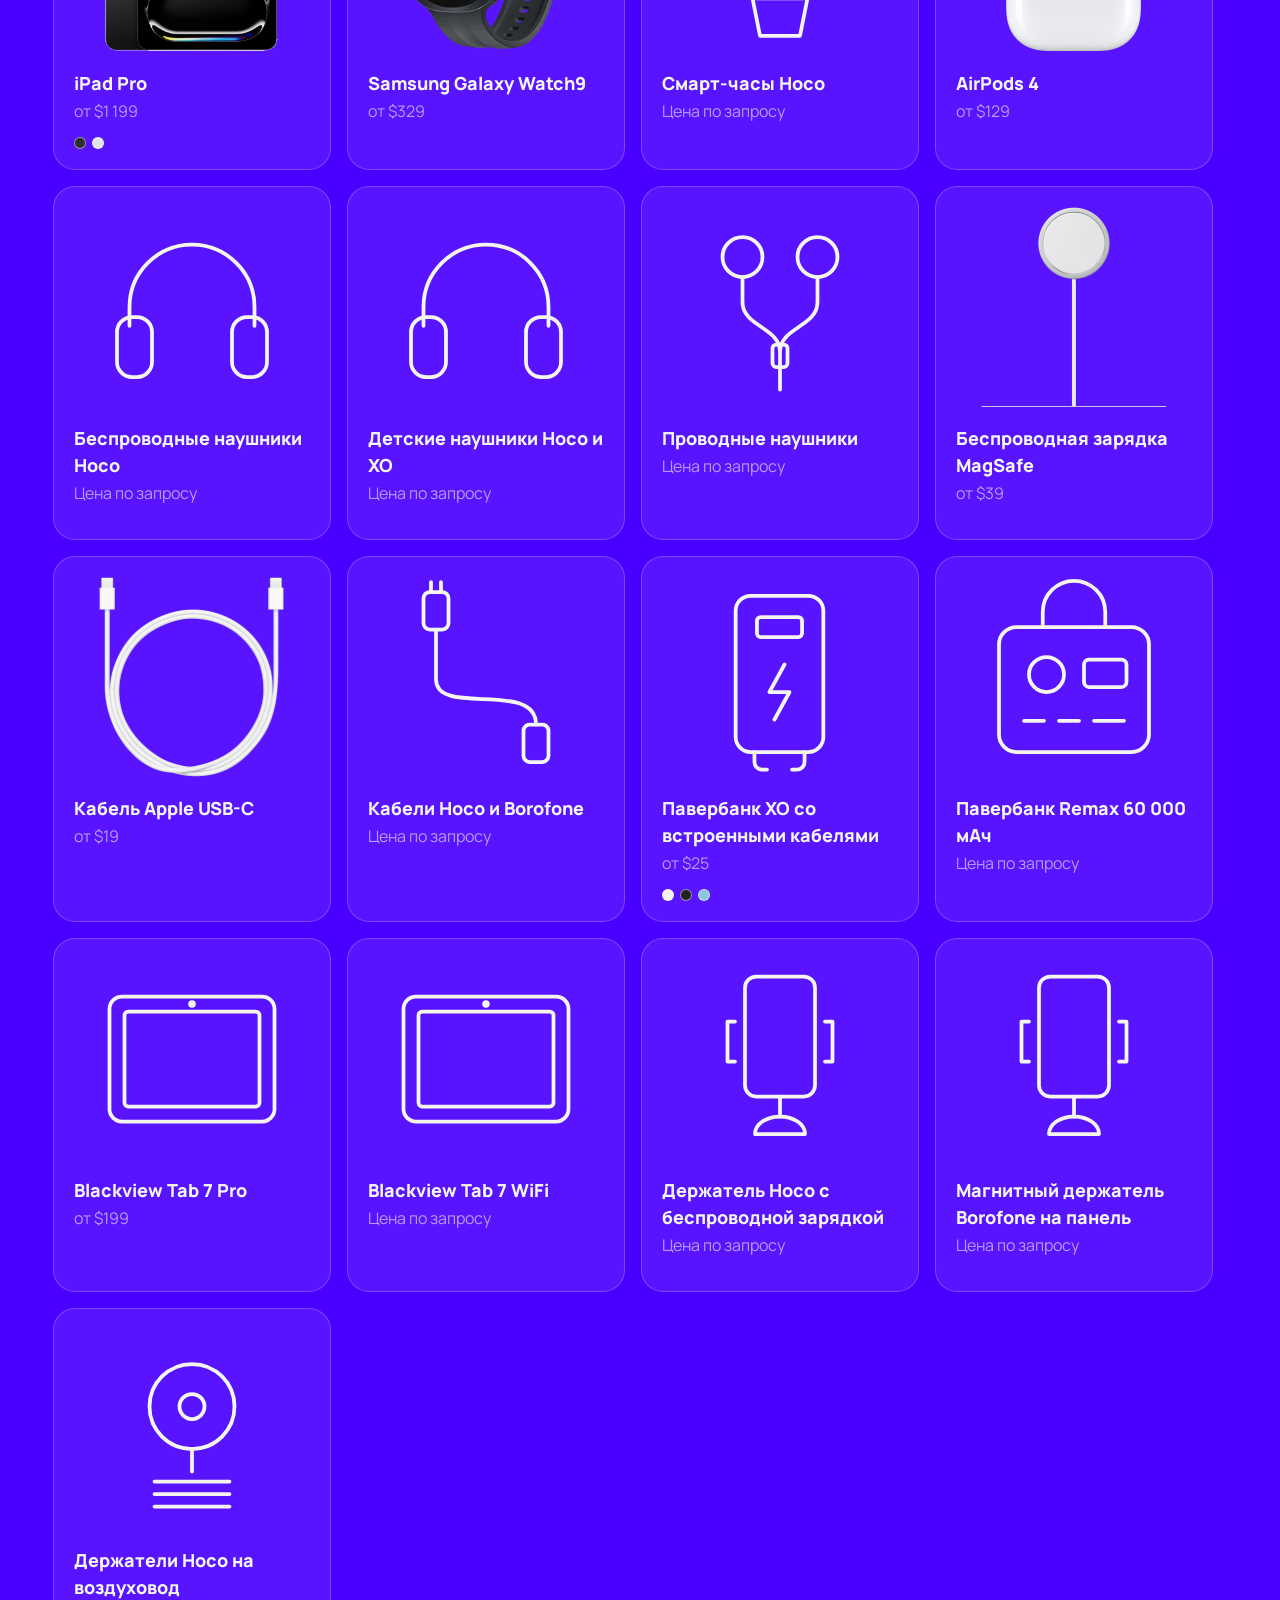
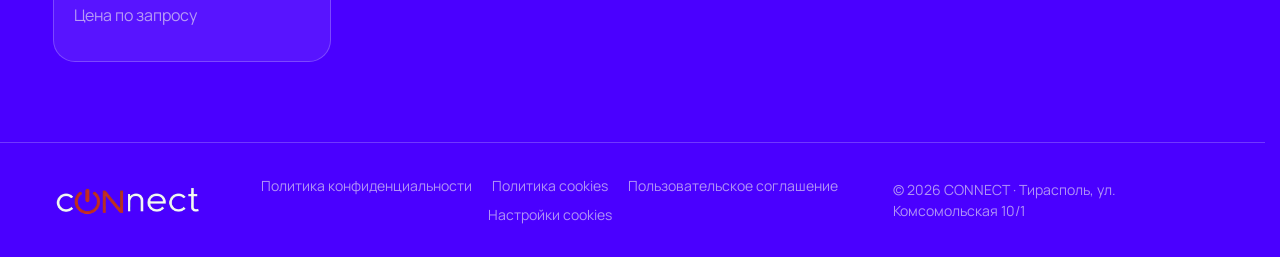
==== commit 81f5e33f: "Медленное проявление (3,5 с), работает и при выключенных анимациях Windows Co-Authored-By: Claude Op" ====
--- a/catalog.html
+++ b/catalog.html
@@ -9,7 +9,7 @@
   <link rel="preconnect" href="https://fonts.googleapis.com">
   <link rel="preconnect" href="https://fonts.gstatic.com" crossorigin>
   <link href="https://fonts.googleapis.com/css2?family=Manrope:wght@400;600;800&display=swap" rel="stylesheet">
-  <link rel="stylesheet" href="css/style.css?v=12">
+  <link rel="stylesheet" href="css/style.css?v=13">
 </head>
 <body class="is-on">
 
@@ -71,9 +71,9 @@
     <p>© 2026 CONNECT · Тирасполь, ул. Комсомольская 10/1</p>
   </footer>
 
-  <script src="js/products.js?v=12"></script>
-  <script src="js/catalog.js?v=12"></script>
-  <script src="js/particles.js?v=12"></script>
-  <script src="js/consent.js?v=12"></script>
+  <script src="js/products.js?v=13"></script>
+  <script src="js/catalog.js?v=13"></script>
+  <script src="js/particles.js?v=13"></script>
+  <script src="js/consent.js?v=13"></script>
 </body>
 </html>
--- a/css/style.css
+++ b/css/style.css
@@ -211,15 +211,16 @@
 
 /* Плавное появление после нажатия кнопки питания:
    всё остальное проявляется одновременно и медленно, без этапов. */
-.particles { transition: opacity 2.2s ease; }
+:root { --reveal: 3.5s cubic-bezier(.45, 0, .25, 1); }
+.particles { transition: opacity var(--reveal); }
 .is-off .particles,
 .is-switching .particles { opacity: .35; }
 
-.powering-on.is-on .tagline { transition: none; visibility: visible; opacity: 1; translate: 0 0; animation: fade-in 2.2s ease both; }
-.powering-on.is-on .site-header { translate: 0 0; transition: opacity 2.2s ease, background .3s; }
+.powering-on.is-on .tagline { transition: none; visibility: visible; opacity: 1; translate: 0 0; animation: fade-in var(--reveal) both; }
+.powering-on.is-on .site-header { translate: 0 0; transition: opacity var(--reveal), background .3s; }
 .powering-on.is-on .tapes,
 .powering-on.is-on .content,
-.powering-on.is-on .site-footer { animation: fade-in 2.2s ease both; }
+.powering-on.is-on .site-footer { animation: fade-in var(--reveal) both; }
 
 @keyframes fade-in { from { opacity: 0; } }
 
@@ -785,4 +786,11 @@
 @media (prefers-reduced-motion: reduce) {
   *, *::before, *::after { animation-duration: .01ms !important; animation-iteration-count: 1 !important; transition-duration: .01ms !important; transition-delay: 0s !important; }
   html { scroll-behavior: auto; }
-}
+  /* Плавное проявление — не движение, его оставляем и при выключенных анимациях */
+  .powering-on.is-on .tagline,
+  .powering-on.is-on .tapes,
+  .powering-on.is-on .content,
+  .powering-on.is-on .site-footer { animation-duration: 3.5s !important; }
+  .powering-on.is-on .site-header,
+  .powering-on .particles { transition-duration: 3.5s !important; }
+}
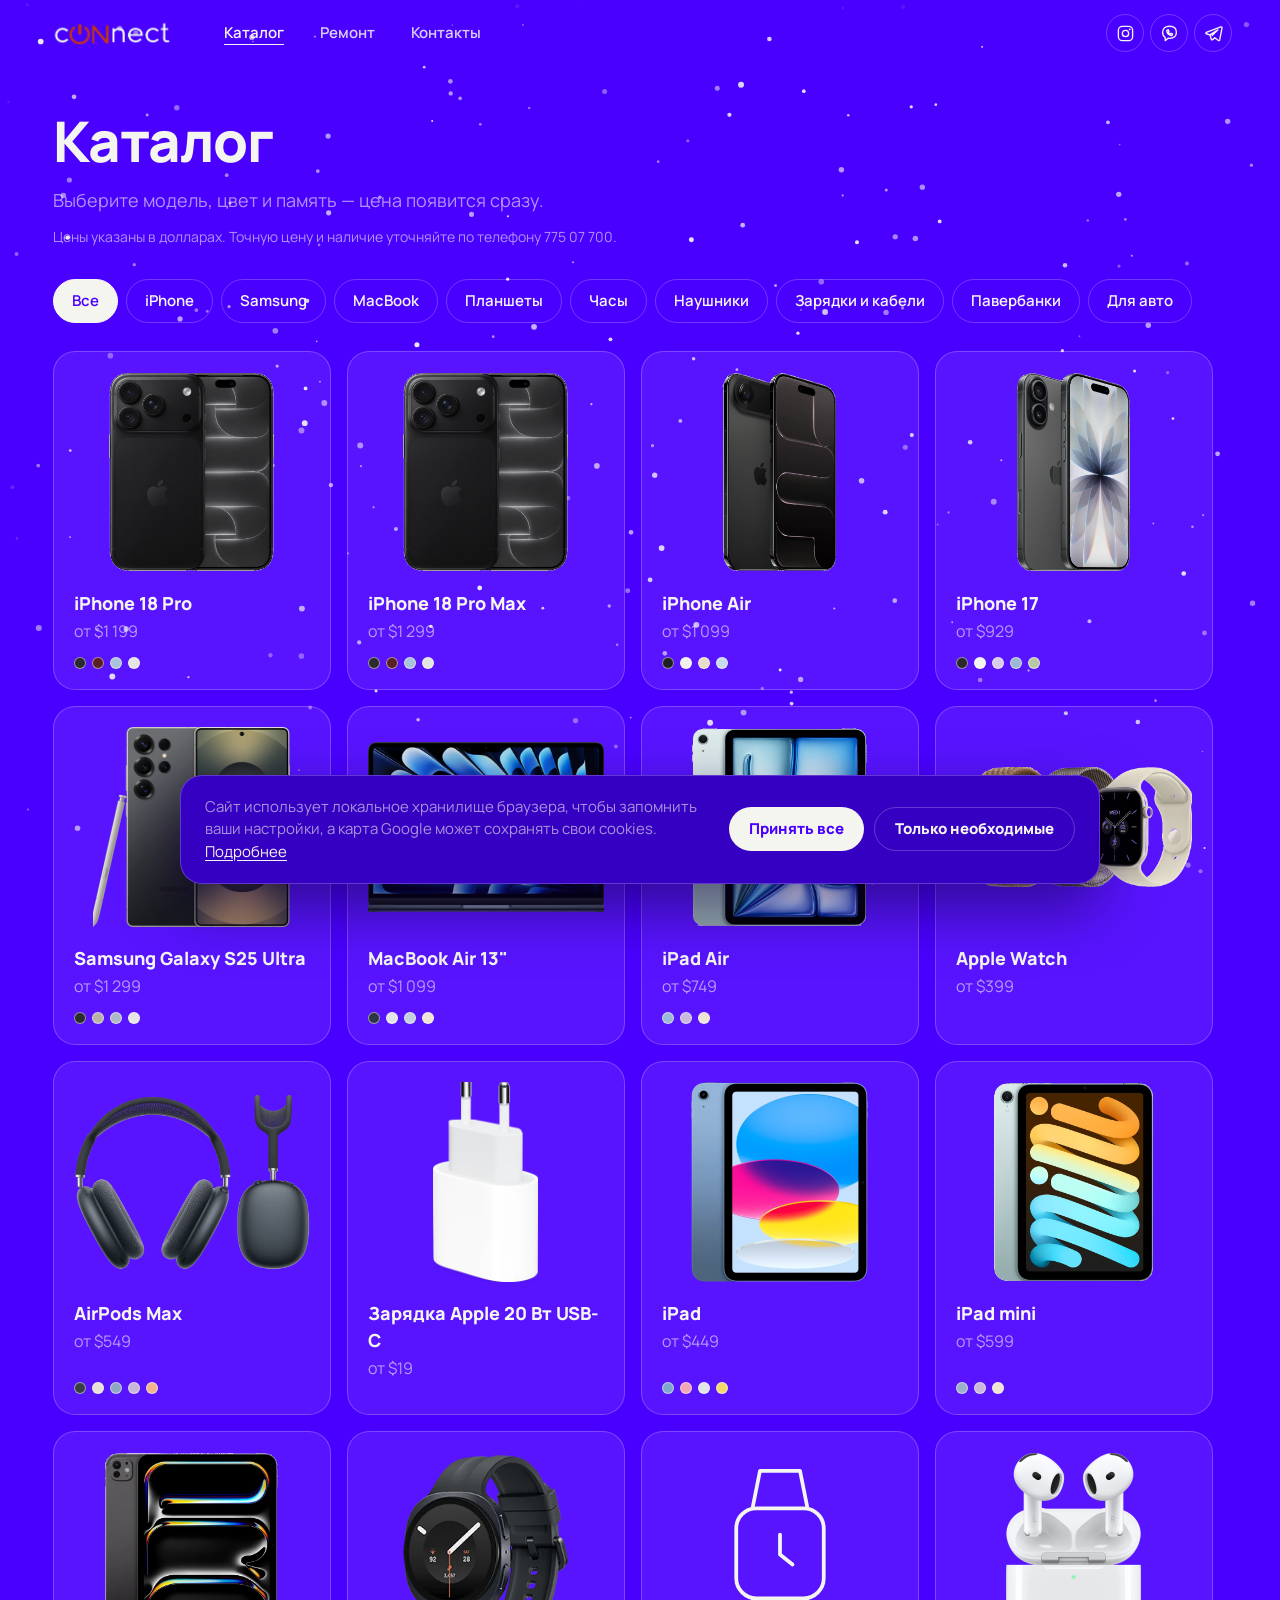
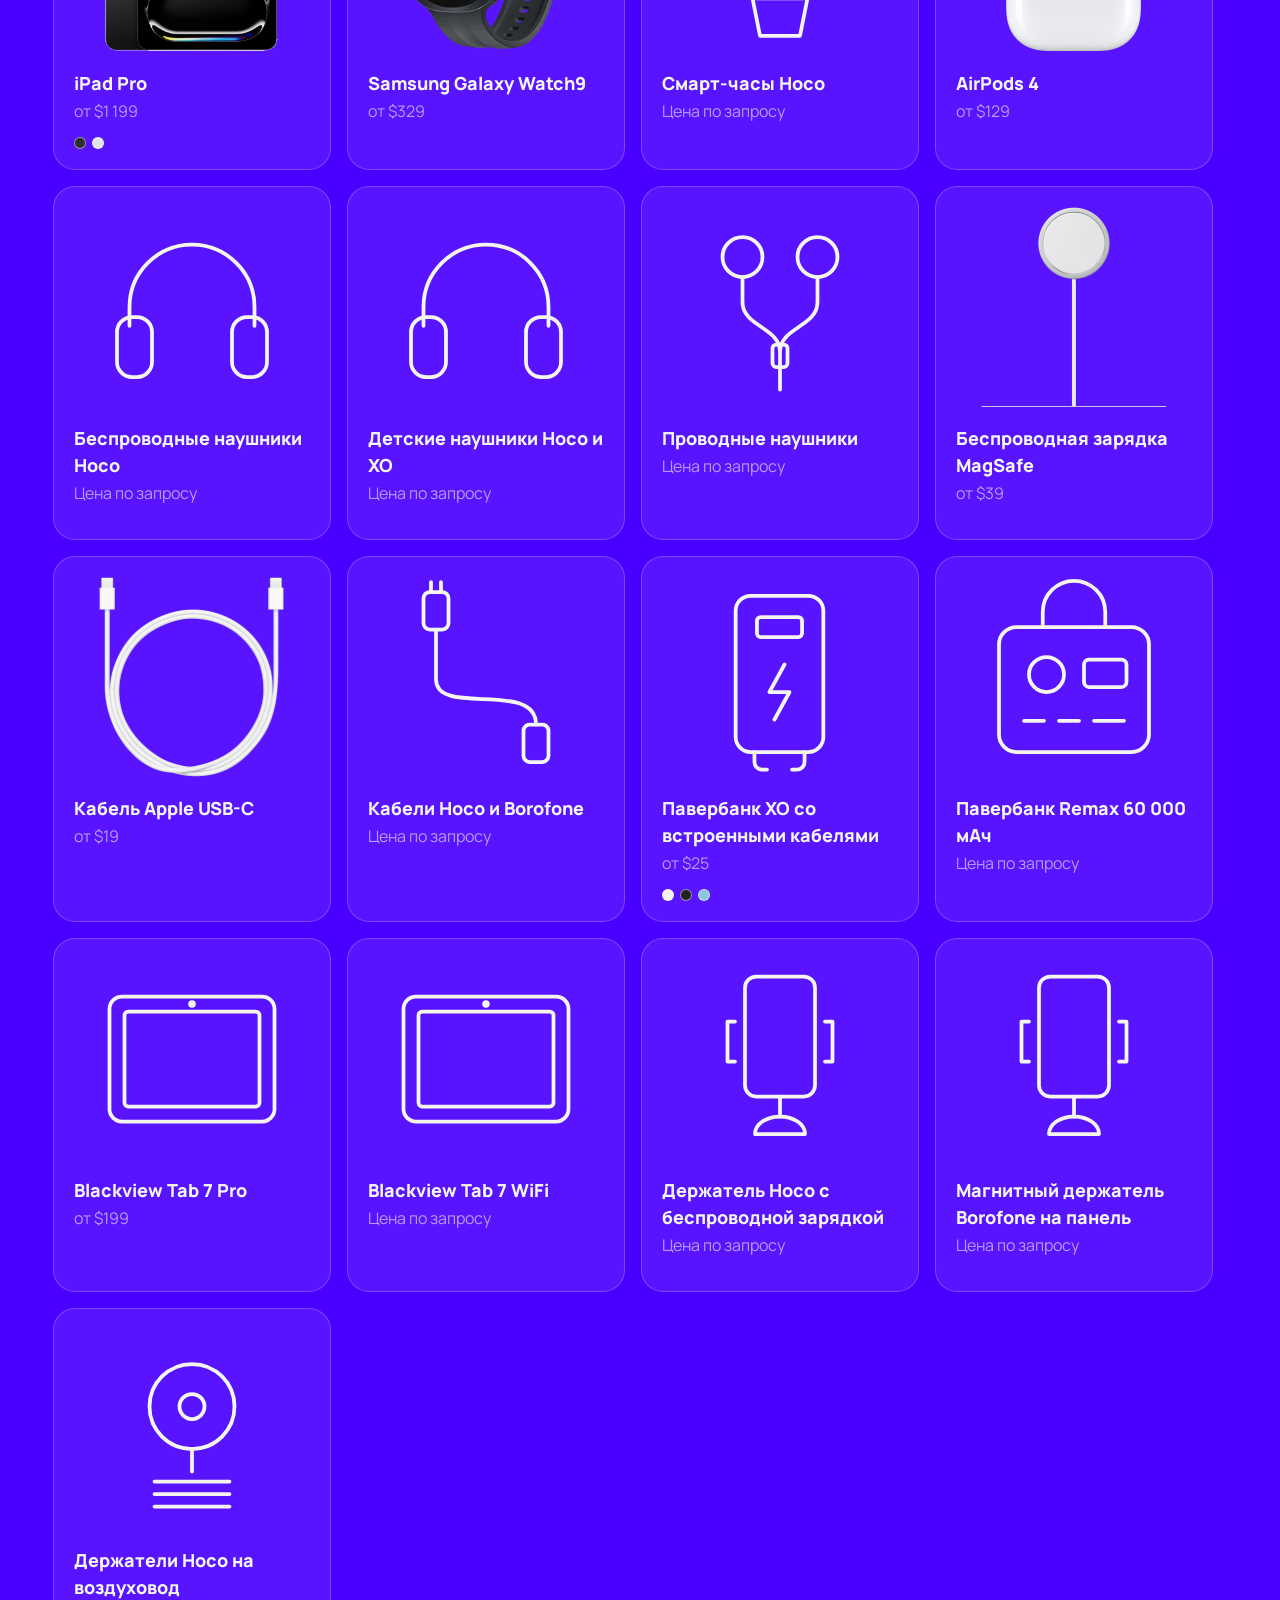
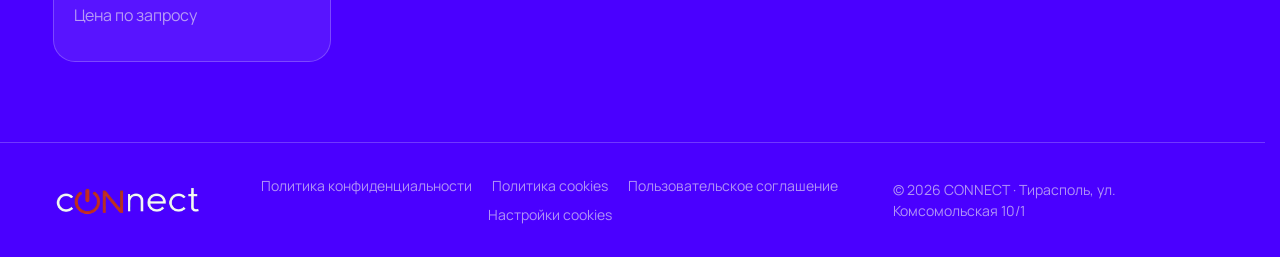
==== commit c73d5150: "Базовое SEO: иконки, превью для соцсетей, canonical, h1, разметка магазина, sitemap, robots Co-Autho" ====
--- a/catalog.html
+++ b/catalog.html
@@ -6,10 +6,27 @@
   <title>Каталог — CONNECT, Тирасполь</title>
   <meta name="description" content="iPhone, Samsung, MacBook, iPad, часы и аксессуары в Тирасполе. Выберите цвет и память — цена сразу.">
   <meta name="theme-color" content="#4A00FF">
+  <!-- SEO -->
+  <link rel="canonical" href="https://voloshindaniil0611.github.io/connect-md/catalog.html">
+  <link rel="icon" href="favicon.ico" sizes="32x32">
+  <link rel="icon" href="assets/favicon.svg" type="image/svg+xml">
+  <link rel="apple-touch-icon" href="assets/apple-touch-icon.png">
+  <link rel="manifest" href="site.webmanifest">
+  <meta property="og:type" content="website">
+  <meta property="og:site_name" content="CONNECT">
+  <meta property="og:locale" content="ru_RU">
+  <meta property="og:title" content="Каталог — CONNECT, Тирасполь">
+  <meta property="og:description" content="iPhone, Samsung, MacBook, iPad, часы и аксессуары в Тирасполе. Выберите цвет и память — цена сразу.">
+  <meta property="og:url" content="https://voloshindaniil0611.github.io/connect-md/catalog.html">
+  <meta property="og:image" content="https://voloshindaniil0611.github.io/connect-md/assets/og-image.jpg">
+  <meta property="og:image:width" content="1200">
+  <meta property="og:image:height" content="630">
+  <meta name="twitter:card" content="summary_large_image">
+  <!-- /SEO -->
   <link rel="preconnect" href="https://fonts.googleapis.com">
   <link rel="preconnect" href="https://fonts.gstatic.com" crossorigin>
   <link href="https://fonts.googleapis.com/css2?family=Manrope:wght@400;600;800&display=swap" rel="stylesheet">
-  <link rel="stylesheet" href="css/style.css?v=13">
+  <link rel="stylesheet" href="css/style.css?v=14">
 </head>
 <body class="is-on">
 
@@ -71,9 +88,9 @@
     <p>© 2026 CONNECT · Тирасполь, ул. Комсомольская 10/1</p>
   </footer>
 
-  <script src="js/products.js?v=13"></script>
-  <script src="js/catalog.js?v=13"></script>
-  <script src="js/particles.js?v=13"></script>
-  <script src="js/consent.js?v=13"></script>
+  <script src="js/products.js?v=14"></script>
+  <script src="js/catalog.js?v=14"></script>
+  <script src="js/particles.js?v=14"></script>
+  <script src="js/consent.js?v=14"></script>
 </body>
 </html>
--- a/css/style.css
+++ b/css/style.css
@@ -31,6 +31,17 @@
 body:not(.is-on) .site-footer { display: none; }
 
 a { color: inherit; text-decoration: none; }
+
+/* Текст только для поисковиков и экранных читалок */
+.visually-hidden {
+  position: absolute !important;
+  width: 1px; height: 1px;
+  margin: -1px; padding: 0;
+  overflow: hidden;
+  clip: rect(0 0 0 0);
+  white-space: nowrap;
+  border: 0;
+}
 button { font: inherit; color: inherit; background: none; border: 0; cursor: pointer; }
 img { display: block; max-width: 100%; }
 
